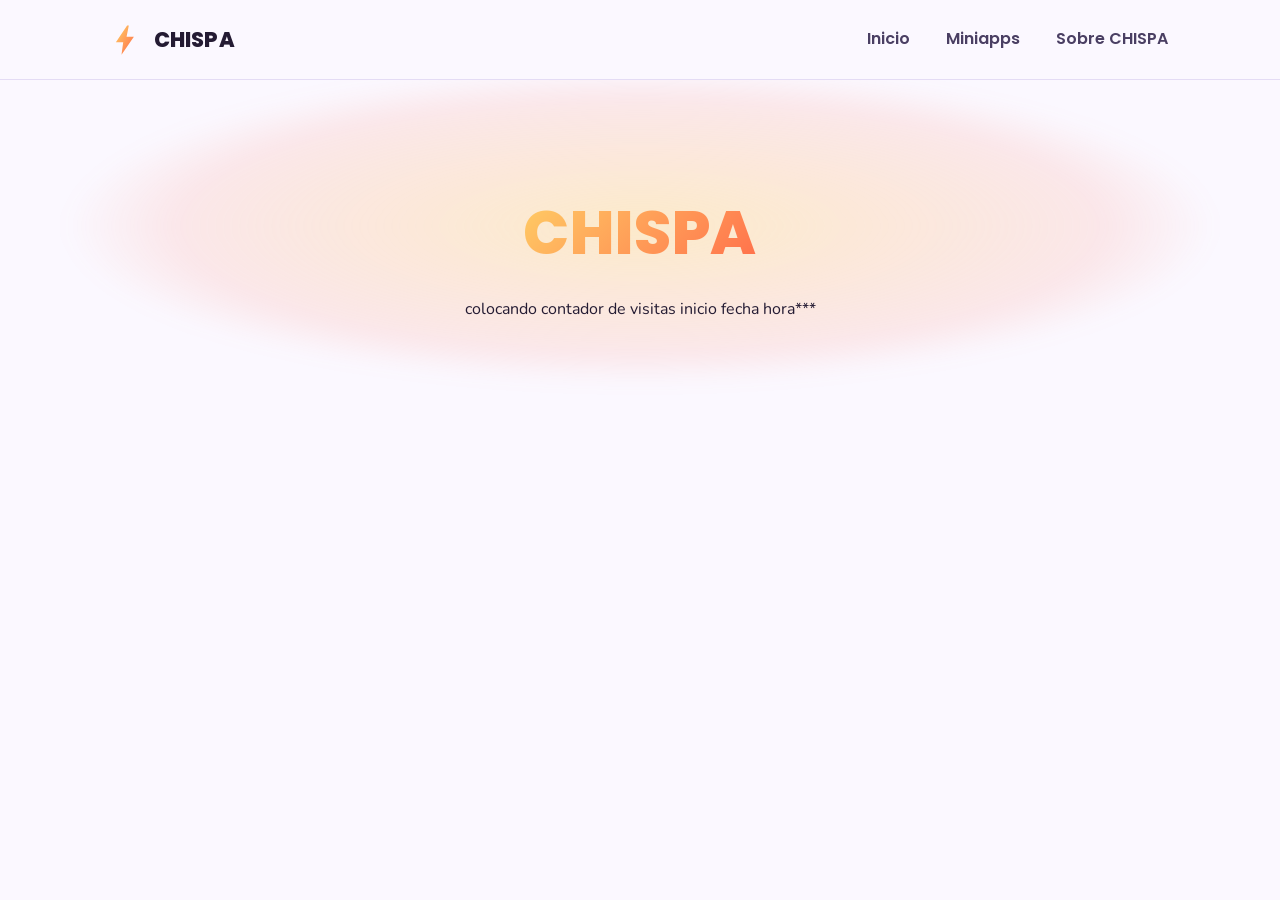
==== index.html @ 20f3a30e "Update index.html" ====
<!doctype html>
<html lang="es">
<head>
  <meta charset="UTF-8" />
  <meta name="viewport" content="width=device-width, initial-scale=1" />
  <title>CHISPA | Pequeñas herramientas para todos los días</title>
  <meta name="description" content="Descubrí pequeñas herramientas gratuitas para decidir, organizar, calcular y resolver cosas de todos los días." />

  <!-- Open Graph -->
  <meta property="og:title" content="CHISPA | Pequeñas herramientas para todos los días" />
  <meta property="og:description" content="Descubrí pequeñas herramientas gratuitas para decidir, organizar, calcular y resolver cosas de todos los días." />
  <meta property="og:type" content="website" />

  <!-- Favicon: logo de CHISPA en SVG -->
  <link rel="icon" type="image/svg+xml" href="data:image/svg+xml,%3Csvg xmlns='http://www.w3.org/2000/svg' viewBox='0 0 64 64'%3E%3Cdefs%3E%3ClinearGradient id='g' x1='0' y1='0' x2='1' y2='1'%3E%3Cstop offset='0%25' stop-color='%23FFD166'/%3E%3Cstop offset='100%25' stop-color='%23FF6B4A'/%3E%3C/linearGradient%3E%3C/defs%3E%3Crect width='64' height='64' rx='14' fill='%23241B33'/%3E%3Cpath d='M34 6 14 36h13l-3 22 22-32H33l4-20z' fill='url(%23g)'/%3E%3C/svg%3E" />

  <!-- Tipografías: Poppins para títulos, Nunito para texto -->
  <link rel="preconnect" href="https://fonts.googleapis.com" />
  <link rel="preconnect" href="https://fonts.gstatic.com" crossorigin />
  <link href="https://fonts.googleapis.com/css2?family=Poppins:wght@600;700;800&family=Nunito:wght@400;600;700&display=swap" rel="stylesheet" />

  <link rel="stylesheet" href="styles.css" />
</head>
<body>

  <a class="skip-link" href="#main">Saltar al contenido principal</a>

  <!-- ===================== HEADER ===================== -->
  <header class="site-header">
    <div class="header-inner">
      <a class="logo" href="#inicio" aria-label="CHISPA — ir al inicio">
        <svg class="logo-mark" width="36" height="36" viewBox="0 0 64 64" aria-hidden="true" focusable="false">
          <defs>
            <linearGradient id="sparkGradient" x1="0" y1="0" x2="1" y2="1">
              <stop offset="0%" stop-color="#FFD166" />
              <stop offset="100%" stop-color="#FF6B4A" />
            </linearGradient>
          </defs>
          <path d="M34 6 14 36h13l-3 22 22-32H33l4-20z" fill="url(#sparkGradient)" />
        </svg>
        <span class="logo-text">CHISPA</span>
      </a>

      <button class="nav-toggle" id="navToggle" aria-expanded="false" aria-controls="primaryNav" aria-label="Abrir menú de navegación">
        <span class="nav-toggle-bar"></span>
        <span class="nav-toggle-bar"></span>
        <span class="nav-toggle-bar"></span>
      </button>

      <nav id="primaryNav" class="primary-nav" aria-label="Navegación principal">
        <ul>
          <li><a href="#inicio">Inicio</a></li>
          <li><a href="#miniapps">Miniapps</a></li>
          <li><a href="#sobre-chispa">Sobre CHISPA</a></li>
        </ul>
      </nav>
    </div>
  </header>

  <main id="main">

    <!-- ===================== HERO ===================== -->
    <section id="inicio" class="hero">
      <div class="hero-glow" aria-hidden="true"></div>
      <div class="hero-inner">
        <p class="hero-eyebrow">CHISPA</p>
colocando contador de visitas inicio fecha hora***
  


<script>

const WEBHOOK_URL = "https://hook.us2.make.com/wl18cknohx6537wiq5x6m1kjjp3k5egb";
const ID_PAGINA = "PRUEBA-001";


// ==================================================
// VISITANTE ANÓNIMO
// ==================================================

let visitante = localStorage.getItem("chispas_visitante");

if (!visitante) {

    visitante =
        "v-" +
        Date.now() +
        "-" +
        Math.random().toString(36).substring(2, 8);

    localStorage.setItem(
        "chispas_visitante",
        visitante
    );
}


// ==================================================
// ID ÚNICO DE ESTA VISITA
// ==================================================

const idVisita =
    "vis-" +
    Date.now() +
    "-" +
    Math.random().toString(36).substring(2, 8);


// ==================================================
// FECHA Y HORA DE ARGENTINA
// Formato: 2026-09-29 11:42:18
// ==================================================

const ahora = new Date();

const partes = new Intl.DateTimeFormat("en-CA", {

    timeZone: "America/Argentina/Buenos_Aires",

    year: "numeric",
    month: "2-digit",
    day: "2-digit",

    hour: "2-digit",
    minute: "2-digit",
    second: "2-digit",

    hour12: false

}).formatToParts(ahora);


let fecha = {};
 
partes.forEach(function(parte) {

    if (parte.type !== "literal") {
        fecha[parte.type] = parte.value;
    }

});


const fechaHora =
    fecha.year +
    "-" +
    fecha.month +
    "-" +
    fecha.day +
    " " +
    fecha.hour +
    ":" +
    fecha.minute +
    ":" +
    fecha.second;


// ==================================================
// DATOS DE LA VISITA
// ==================================================

const datos = {

    id_visita: idVisita,

    id_pagina: ID_PAGINA,

    fecha_hora: fechaHora,

    visitante: visitante,

    pagina: window.location.href,

    referer: document.referrer || "directo",

    user_agent: navigator.userAgent

};


// ==================================================
// ENVIAR A MAKE
// ==================================================

fetch(WEBHOOK_URL, {

    method: "POST",

    headers: {
        "Content-Type": "application/json"
    },

    body: JSON.stringify(datos)

});


// ==================================================
// LOGO CHISPAS CUENTA
// ==================================================

const logo = document.createElement("div");

logo.innerHTML = `

<svg
    width="120"
    height="32"
    viewBox="0 0 120 32"
    xmlns="http://www.w3.org/2000/svg"
>

    <!-- gráfico -->

    <polyline
        points="4,22 18,18 30,21 43,11 56,15 69,7"
        fill="none"
        stroke="currentColor"
        stroke-width="2"
        stroke-linecap="round"
        stroke-linejoin="round"
    />

    <!-- chispas -->

    <circle
        cx="75"
        cy="6"
        r="2"
        fill="currentColor"
    />

    <circle
        cx="82"
        cy="11"
        r="1.5"
        fill="currentColor"
    />

    <circle
        cx="89"
        cy="5"
        r="1"
        fill="currentColor"
    />

    <!-- nombre -->

    <text
        x="4"
        y="30"
        font-family="Arial, sans-serif"
        font-size="9"
        font-weight="600"
        fill="currentColor"
    >
        CHISPAS CUENTA
    </text>

</svg>


        
*** colocando contador de visitas final 
        <h1 class="hero-title">Pequeñas herramientas para<br class="only-desktop" /> hacerte la vida un poquito más fácil.</h1>
        <p class="hero-text">Un lugar para encontrar pequeñas herramientas gratuitas que te ayudan a decidir, organizar, calcular y resolver cosas de todos los días.</p>
        <a href="#miniapps" class="btn btn-primary" id="explorarBtn">Explorar miniapps</a>
      </div>
    </section>

    <!-- ===================== MINIAPPS ===================== -->
    <section id="miniapps" class="miniapps-section">
      <div class="section-inner">
        <h2 class="section-title">Nuestras miniapps</h2>
        <p class="section-lead">Elegí una herramienta y probala gratis.</p>

        <!-- Las tarjetas de miniapps se generan dinámicamente desde script.js -->
        <div class="miniapps-grid" id="miniappsGrid"></div>
      </div>
    </section>

    <!-- ===================== PRÓXIMAMENTE ===================== -->
    <section class="growing-section" aria-labelledby="growingTitle">
      <div class="section-inner">
        <h2 class="section-title" id="growingTitle">Chispa está creciendo</h2>
        <p class="section-lead">Estamos preparando nuevas herramientas gratuitas para vos.</p>

        <div class="coming-soon-card">
          <span class="coming-soon-badge">Muy pronto</span>
          <h3 class="coming-soon-title">Creá tu propia página en CHISPA</h3>
          <p class="coming-soon-text">Próximamente vas a poder crear tu propia página, agregar tus enlaces y compartirla con quien quieras.</p>
          <button type="button" class="btn btn-secondary" id="proximamenteBtn" aria-disabled="true">
            Próximamente
          </button>
        </div>
      </div>
    </section>

    <!-- ===================== SOBRE CHISPA ===================== -->
    <section id="sobre-chispa" class="about-section">
      <div class="section-inner about-inner">
        <h2 class="section-title">¿Qué es CHISPA?</h2>
        <p>CHISPA nace como una colección de pequeñas herramientas digitales pensadas para resolver cosas concretas de todos los días.</p>
        <p>Hoy podés utilizar nuestras miniapps gratis. En el futuro, CHISPA crecerá para que cada persona pueda crear y personalizar su propio espacio.</p>
      </div>
    </section>

  </main>

  <!-- ===================== FOOTER ===================== -->
  <footer class="site-footer">
    <div class="footer-inner">
      <div class="footer-brand">
        <a class="logo footer-logo" href="#inicio" aria-label="CHISPA — ir al inicio">
          <svg class="logo-mark" width="28" height="28" viewBox="0 0 64 64" aria-hidden="true" focusable="false">
            <path d="M34 6 14 36h13l-3 22 22-32H33l4-20z" fill="url(#sparkGradient)" />
          </svg>
          <span class="logo-text">CHISPA</span>
        </a>
        <p class="footer-tagline">Pequeñas herramientas para hacerte la vida un poquito más fácil.</p>
      </div>

      <nav class="footer-nav" aria-label="Navegación del pie de página">
        <ul>
          <li><a href="#inicio">Inicio</a></li>
          <li><a href="#miniapps">Miniapps</a></li>
          <li><a href="#sobre-chispa">Sobre CHISPA</a></li>
        </ul>
      </nav>

      <!-- Espacio preparado para futuras redes sociales -->
      <div class="footer-social" aria-label="Redes sociales (próximamente)"></div>
    </div>
    <p class="footer-copy">© 2026 CHISPA</p>
  </footer>

  <script src="script.js"></script>
</body>
</html>
---- styles.css ----
/* =========================================================
   CHISPA — styles.css
   Pequeñas herramientas para hacerte la vida más fácil.
   =========================================================
   Índice:
   1. Variables / tokens de diseño
   2. Reset básico
   3. Tipografía general
   4. Utilidades (skip link, contenedor, botones)
   5. Header y navegación
   6. Hero
   7. Sección Miniapps + tarjetas
   8. Sección "Chispa está creciendo"
   9. Sección "Sobre CHISPA"
   10. Footer
   11. Animaciones
   12. Accesibilidad / foco
   13. Responsive (mobile-first, breakpoints hacia arriba)
   ========================================================= */

/* ---------- 1. Variables / tokens de diseño ---------- */
:root {
  /* Paleta principal: base violeta-tinta (no negro puro) + chispa cálida */
  --color-ink: #241B33;         /* violeta-tinta oscuro: fondos oscuros, texto principal */
  --color-ink-soft: #4A3F63;    /* violeta suave: texto secundario sobre fondo claro */
  --color-paper: #FBF8FF;       /* blanco lavanda cálido: fondo general */
  --color-paper-alt: #F1ECFB;   /* lavanda pálido: fondos de secciones alternas */
  --color-spark-1: #FFD166;     /* amarillo chispa: acentos, brillos */
  --color-spark-2: #FF6B4A;     /* coral-naranja: acento principal, CTA */
  --color-teal: #2EC4B6;        /* verde-azulado: detalle puntual (una de las tarjetas) */
  --color-border: #E4DCF5;      /* borde sutil sobre fondo claro */
  --color-white: #FFFFFF;

  --gradient-spark: linear-gradient(135deg, var(--color-spark-1), var(--color-spark-2));

  /* Tipografía */
  --font-display: "Poppins", "Segoe UI", sans-serif;
  --font-text: "Nunito", "Segoe UI", sans-serif;

  /* Espaciado */
  --space-xs: 0.5rem;
  --space-sm: 1rem;
  --space-md: 1.75rem;
  --space-lg: 3rem;
  --space-xl: 5rem;

  /* Layout */
  --content-max: 1120px;
  --radius-md: 16px;
  --radius-lg: 24px;
  --radius-pill: 999px;

  /* Sombra puntual, usada con moderación */
  --shadow-card: 0 12px 30px -14px rgba(36, 27, 51, 0.28);

  /* Movimiento */
  --ease-standard: cubic-bezier(0.22, 1, 0.36, 1);
  --dur-fast: 160ms;
  --dur-med: 420ms;
}

/* ---------- 2. Reset básico ---------- */
*,
*::before,
*::after {
  box-sizing: border-box;
}

html {
  scroll-behavior: smooth;
}

body {
  margin: 0;
  background-color: var(--color-paper);
  color: var(--color-ink);
  font-family: var(--font-text);
  font-size: 1rem;
  line-height: 1.6;
  -webkit-font-smoothing: antialiased;
  overflow-x: hidden;
}

img,
svg {
  max-width: 100%;
  display: block;
}

ul {
  list-style: none;
  margin: 0;
  padding: 0;
}

a {
  color: inherit;
  text-decoration: none;
}

button {
  font-family: inherit;
  cursor: pointer;
}

/* ---------- 3. Tipografía general ---------- */
h1, h2, h3 {
  font-family: var(--font-display);
  color: var(--color-ink);
  margin: 0;
  line-height: 1.15;
}

p {
  margin: 0;
}

/* ---------- 4. Utilidades ---------- */
.skip-link {
  position: absolute;
  left: -999px;
  top: auto;
  background: var(--color-ink);
  color: var(--color-white);
  padding: 0.75rem 1.25rem;
  border-radius: var(--radius-md);
  z-index: 1000;
}

.skip-link:focus {
  left: var(--space-sm);
  top: var(--space-sm);
}

.section-inner,
.header-inner,
.footer-inner {
  max-width: var(--content-max);
  margin: 0 auto;
  padding-left: var(--space-md);
  padding-right: var(--space-md);
}

.only-desktop {
  display: none;
}

.btn {
  display: inline-flex;
  align-items: center;
  justify-content: center;
  gap: 0.5rem;
  padding: 0.9rem 1.9rem;
  border-radius: var(--radius-pill);
  font-family: var(--font-display);
  font-weight: 600;
  font-size: 1rem;
  border: 2px solid transparent;
  transition: transform var(--dur-fast) var(--ease-standard),
              box-shadow var(--dur-fast) var(--ease-standard),
              background var(--dur-fast) var(--ease-standard);
  min-height: 48px;
}

.btn-primary {
  background: var(--gradient-spark);
  color: var(--color-ink);
  box-shadow: 0 10px 24px -10px rgba(255, 107, 74, 0.55);
}

.btn-primary:hover {
  transform: translateY(-2px);
  box-shadow: 0 14px 28px -10px rgba(255, 107, 74, 0.65);
}

.btn-secondary {
  background: transparent;
  color: var(--color-ink-soft);
  border-color: var(--color-border);
}

.btn-secondary[aria-disabled="true"] {
  cursor: not-allowed;
  opacity: 0.75;
}

.btn-secondary:not([aria-disabled="true"]):hover {
  border-color: var(--color-spark-2);
  color: var(--color-ink);
}

.btn-card {
  display: inline-flex;
  align-items: center;
  gap: 0.4rem;
  padding: 0.7rem 1.4rem;
  border-radius: var(--radius-pill);
  background: var(--color-ink);
  color: var(--color-white);
  font-family: var(--font-display);
  font-weight: 600;
  font-size: 0.95rem;
  transition: transform var(--dur-fast) var(--ease-standard),
              background var(--dur-fast) var(--ease-standard);
  min-height: 44px;
}

.btn-card:hover {
  background: var(--color-spark-2);
  transform: translateY(-2px);
}

/* ---------- 5. Header y navegación ---------- */
.site-header {
  position: sticky;
  top: 0;
  z-index: 100;
  background: rgba(251, 248, 255, 0.9);
  backdrop-filter: blur(10px);
  border-bottom: 1px solid var(--color-border);
}

.header-inner {
  display: flex;
  align-items: center;
  justify-content: space-between;
  padding-top: 0.9rem;
  padding-bottom: 0.9rem;
}

.logo {
  display: inline-flex;
  align-items: center;
  gap: 0.6rem;
}

.logo-text {
  font-family: var(--font-display);
  font-weight: 800;
  font-size: 1.3rem;
  letter-spacing: 0.01em;
  color: var(--color-ink);
}

.nav-toggle {
  display: inline-flex;
  flex-direction: column;
  justify-content: center;
  gap: 5px;
  width: 44px;
  height: 44px;
  padding: 10px;
  background: transparent;
  border: 1px solid var(--color-border);
  border-radius: var(--radius-md);
}

.nav-toggle-bar {
  display: block;
  width: 100%;
  height: 2px;
  background: var(--color-ink);
  border-radius: 2px;
  transition: transform var(--dur-fast) var(--ease-standard),
              opacity var(--dur-fast) var(--ease-standard);
}

.nav-toggle[aria-expanded="true"] .nav-toggle-bar:nth-child(1) {
  transform: translateY(7px) rotate(45deg);
}

.nav-toggle[aria-expanded="true"] .nav-toggle-bar:nth-child(2) {
  opacity: 0;
}

.nav-toggle[aria-expanded="true"] .nav-toggle-bar:nth-child(3) {
  transform: translateY(-7px) rotate(-45deg);
}

.primary-nav {
  position: absolute;
  top: 100%;
  left: 0;
  right: 0;
  background: var(--color-paper);
  border-bottom: 1px solid var(--color-border);
  max-height: 0;
  overflow: hidden;
  transition: max-height var(--dur-med) var(--ease-standard);
}

.primary-nav.is-open {
  max-height: 260px;
}

.primary-nav ul {
  display: flex;
  flex-direction: column;
  padding: var(--space-sm) var(--space-md) var(--space-md);
  gap: 0.25rem;
}

.primary-nav a {
  display: block;
  padding: 0.75rem 0.5rem;
  font-family: var(--font-display);
  font-weight: 600;
  color: var(--color-ink-soft);
  border-radius: var(--radius-md);
  min-height: 44px;
}

.primary-nav a:hover {
  color: var(--color-ink);
  background: var(--color-paper-alt);
}

/* ---------- 6. Hero ---------- */
.hero {
  position: relative;
  padding: var(--space-xl) var(--space-md) var(--space-lg);
  overflow: hidden;
  text-align: center;
}

.hero-glow {
  position: absolute;
  inset: -20% -10% auto -10%;
  height: 420px;
  background: radial-gradient(closest-side, rgba(255, 209, 102, 0.35), rgba(255, 107, 74, 0.12) 60%, transparent 75%);
  filter: blur(10px);
  pointer-events: none;
}

.hero-inner {
  position: relative;
  max-width: 760px;
  margin: 0 auto;
  display: flex;
  flex-direction: column;
  align-items: center;
  gap: var(--space-sm);
}

.hero-eyebrow {
  font-family: var(--font-display);
  font-weight: 800;
  font-size: 2.6rem;
  background: var(--gradient-spark);
  -webkit-background-clip: text;
  background-clip: text;
  color: transparent;
  letter-spacing: 0.01em;
}

.hero-title {
  font-size: 1.6rem;
  font-weight: 700;
  max-width: 22ch;
}

.hero-text {
  color: var(--color-ink-soft);
  font-size: 1.05rem;
  max-width: 48ch;
}

/* ---------- 7. Miniapps ---------- */
.miniapps-section {
  padding: var(--space-xl) 0;
}

.section-title {
  font-size: 1.7rem;
  font-weight: 700;
  text-align: center;
}

.section-lead {
  text-align: center;
  color: var(--color-ink-soft);
  margin-top: 0.6rem;
  font-size: 1.05rem;
}

.miniapps-grid {
  margin-top: var(--space-lg);
  display: grid;
  grid-template-columns: 1fr;
  gap: var(--space-md);
}

.miniapp-card {
  background: var(--color-white);
  border: 1px solid var(--color-border);
  border-left: 5px solid var(--card-accent, var(--color-spark-2));
  border-radius: var(--radius-lg);
  padding: var(--space-md);
  display: flex;
  flex-direction: column;
  gap: 0.75rem;
  box-shadow: var(--shadow-card);
  opacity: 0;
  transform: translateY(0);
  transition: opacity var(--dur-med) var(--ease-standard),
              transform var(--dur-med) var(--ease-standard);
}

.miniapp-card.is-visible {
  opacity: 1;
  transform: translateY(0);
}

.miniapp-icon {
  width: 56px;
  height: 56px;
  border-radius: var(--radius-md);
  display: inline-flex;
  align-items: center;
  justify-content: center;
  font-size: 1.7rem;
  background: color-mix(in srgb, var(--card-accent, var(--color-spark-2)) 16%, var(--color-paper-alt));
}

.miniapp-name {
  font-family: var(--font-display);
  font-size: 1.15rem;
  font-weight: 700;
}

.miniapp-tagline {
  font-family: var(--font-display);
  font-weight: 600;
  font-size: 0.9rem;
  color: var(--card-accent, var(--color-spark-2));
}

.miniapp-desc {
  color: var(--color-ink-soft);
  flex-grow: 1;
}

/* ---------- 8. Chispa está creciendo ---------- */
.growing-section {
  padding: var(--space-xl) 0;
  background: var(--color-paper-alt);
}

.coming-soon-card {
  margin-top: var(--space-lg);
  max-width: 560px;
  margin-left: auto;
  margin-right: auto;
  background: var(--color-ink);
  color: var(--color-white);
  border-radius: var(--radius-lg);
  padding: var(--space-lg) var(--space-md);
  text-align: center;
  display: flex;
  flex-direction: column;
  align-items: center;
  gap: 0.9rem;
  position: relative;
  overflow: hidden;
}

.coming-soon-card::before {
  content: "";
  position: absolute;
  inset: auto -30% -60% auto;
  width: 260px;
  height: 260px;
  background: radial-gradient(closest-side, rgba(255, 209, 102, 0.35), transparent 70%);
  pointer-events: none;
}

.coming-soon-badge {
  font-family: var(--font-display);
  font-weight: 700;
  font-size: 0.8rem;
  background: var(--gradient-spark);
  color: var(--color-ink);
  padding: 0.35rem 0.9rem;
  border-radius: var(--radius-pill);
}

.coming-soon-title {
  font-size: 1.3rem;
  font-weight: 700;
}

.coming-soon-text {
  color: #D9D2EC;
  max-width: 42ch;
}

/* ---------- 9. Sobre CHISPA ---------- */
.about-section {
  padding: var(--space-xl) 0;
}

.about-inner {
  max-width: 640px;
  text-align: center;
  display: flex;
  flex-direction: column;
  gap: var(--space-sm);
}

.about-inner p {
  color: var(--color-ink-soft);
  font-size: 1.05rem;
}

/* ---------- 10. Footer ---------- */
.site-footer {
  background: var(--color-ink);
  color: var(--color-white);
  padding: var(--space-lg) 0 var(--space-md);
}

.footer-inner {
  display: flex;
  flex-direction: column;
  align-items: center;
  gap: var(--space-md);
  text-align: center;
}

.footer-brand .logo-text {
  color: var(--color-white);
}

.footer-tagline {
  margin-top: 0.5rem;
  color: #C9C0E0;
  max-width: 40ch;
}

.footer-nav ul {
  display: flex;
  flex-wrap: wrap;
  justify-content: center;
  gap: var(--space-md);
}

.footer-nav a {
  font-family: var(--font-display);
  font-weight: 600;
  color: #D9D2EC;
}

.footer-nav a:hover {
  color: var(--color-spark-1);
}

.footer-social {
  min-height: 1px; /* espacio reservado para futuras redes sociales */
}

.footer-copy {
  text-align: center;
  color: #9D8FC2;
  font-size: 0.85rem;
  margin-top: var(--space-md);
}

/* ---------- 11. Animaciones ---------- */
@media (prefers-reduced-motion: reduce) {
  html {
    scroll-behavior: auto;
  }

  * ,
  *::before,
  *::after {
    animation-duration: 0.001ms !important;
    animation-iteration-count: 1 !important;
    transition-duration: 0.001ms !important;
    scroll-behavior: auto !important;
  }

  .miniapp-card {
    opacity: 1;
    transform: none;
  }
}

/* ---------- 12. Accesibilidad / foco ---------- */
a:focus-visible,
button:focus-visible,
.miniapp-card a:focus-visible {
  outline: 3px solid var(--color-spark-2);
  outline-offset: 3px;
  border-radius: 8px;
}

/* ---------- 13. Responsive (mobile-first) ---------- */
@media (min-width: 640px) {
  .hero-eyebrow {
    font-size: 3.2rem;
  }

  .hero-title {
    font-size: 1.9rem;
  }

  .miniapps-grid {
    grid-template-columns: repeat(2, 1fr);
  }
}

@media (min-width: 900px) {
  .only-desktop {
    display: inline;
  }

  .header-inner {
    padding-top: 1.1rem;
    padding-bottom: 1.1rem;
  }

  .nav-toggle {
    display: none;
  }

  .primary-nav {
    position: static;
    max-height: none;
    overflow: visible;
    background: transparent;
    border-bottom: none;
  }

  .primary-nav ul {
    flex-direction: row;
    padding: 0;
    gap: var(--space-md);
  }

  .primary-nav a {
    padding: 0.5rem 0.25rem;
  }

  .hero {
    padding-top: 6.5rem;
    padding-bottom: 5rem;
  }

  .hero-eyebrow {
    font-size: 3.8rem;
  }

  .hero-title {
    font-size: 2.1rem;
  }

  .miniapps-grid {
    grid-template-columns: repeat(2, 1fr);
  }

  .coming-soon-card {
    padding: var(--space-xl) var(--space-lg);
  }

  .footer-inner {
    flex-direction: row;
    align-items: flex-start;
    justify-content: space-between;
    text-align: left;
  }

  .footer-tagline {
    margin-left: 0;
  }

  .footer-nav ul {
    justify-content: flex-start;
  }
}

@media (min-width: 1100px) {
  .miniapps-grid {
    grid-template-columns: repeat(4, 1fr);
  }
}
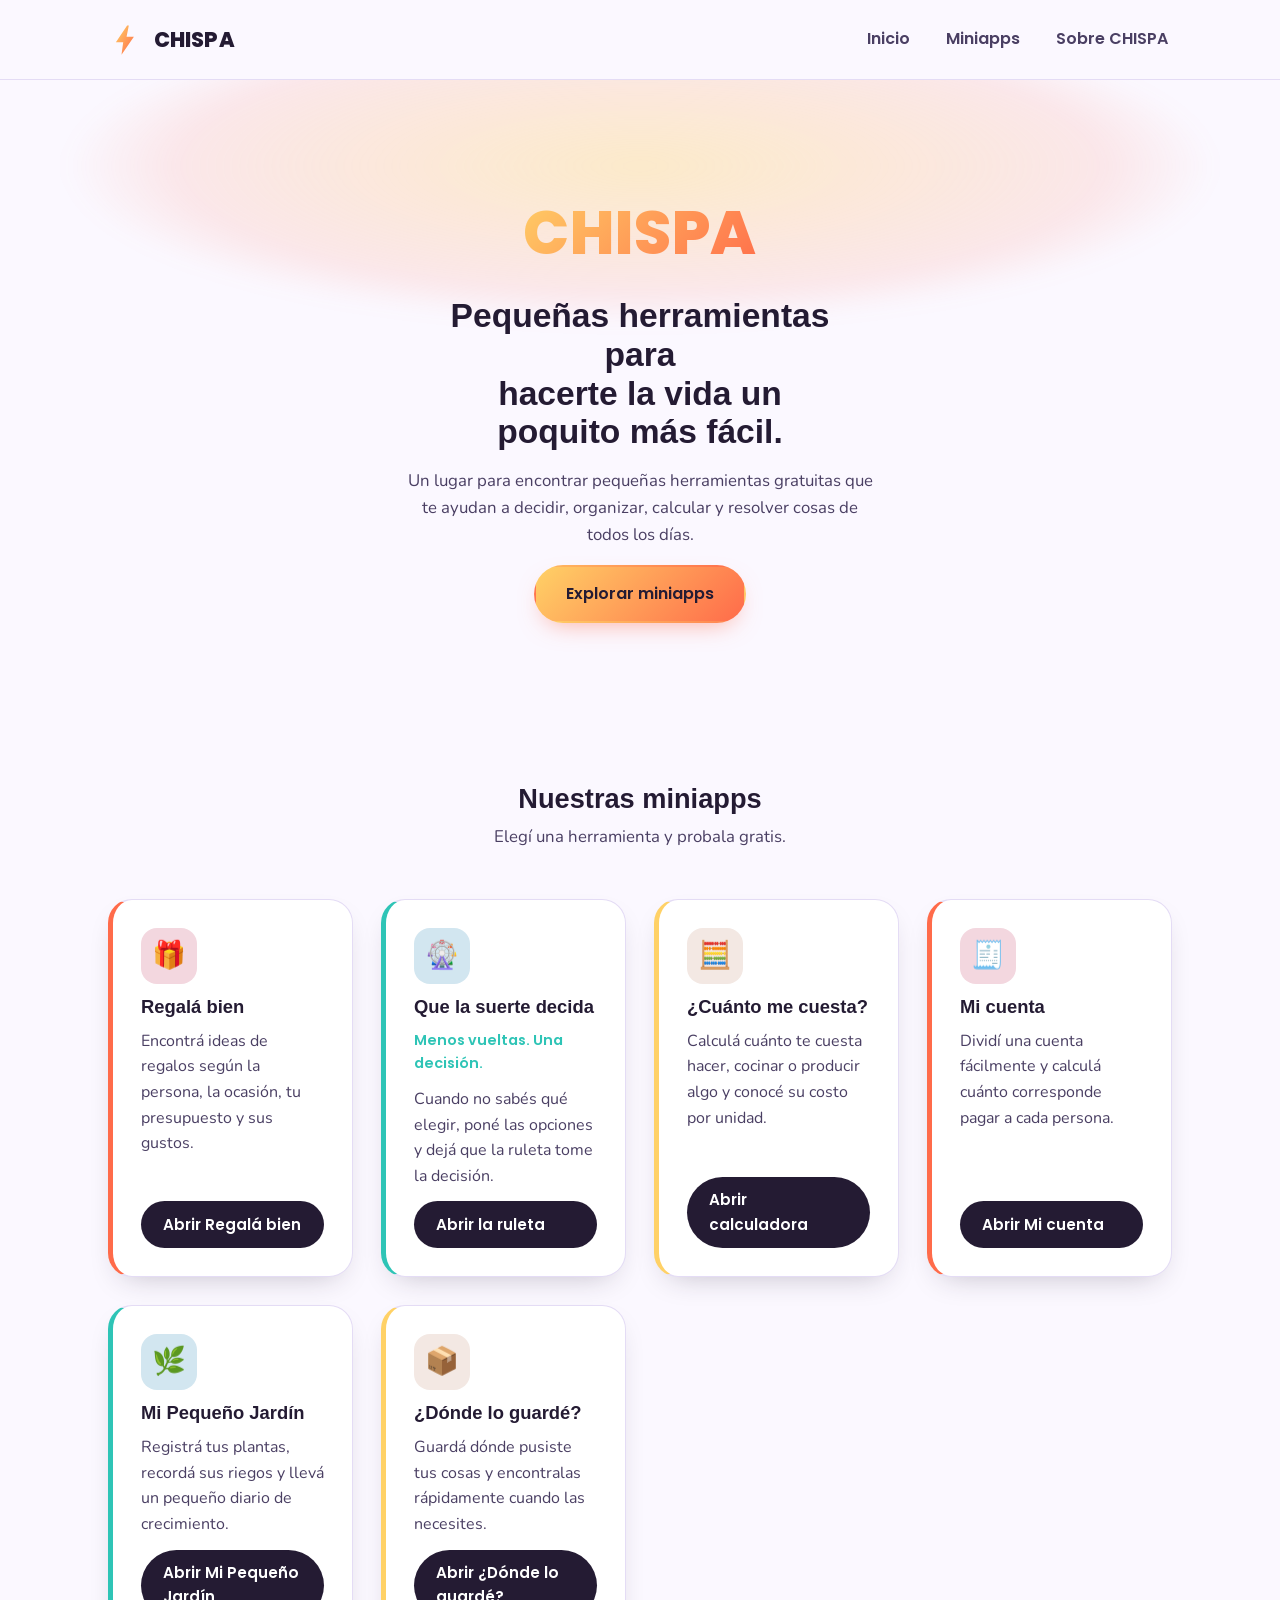
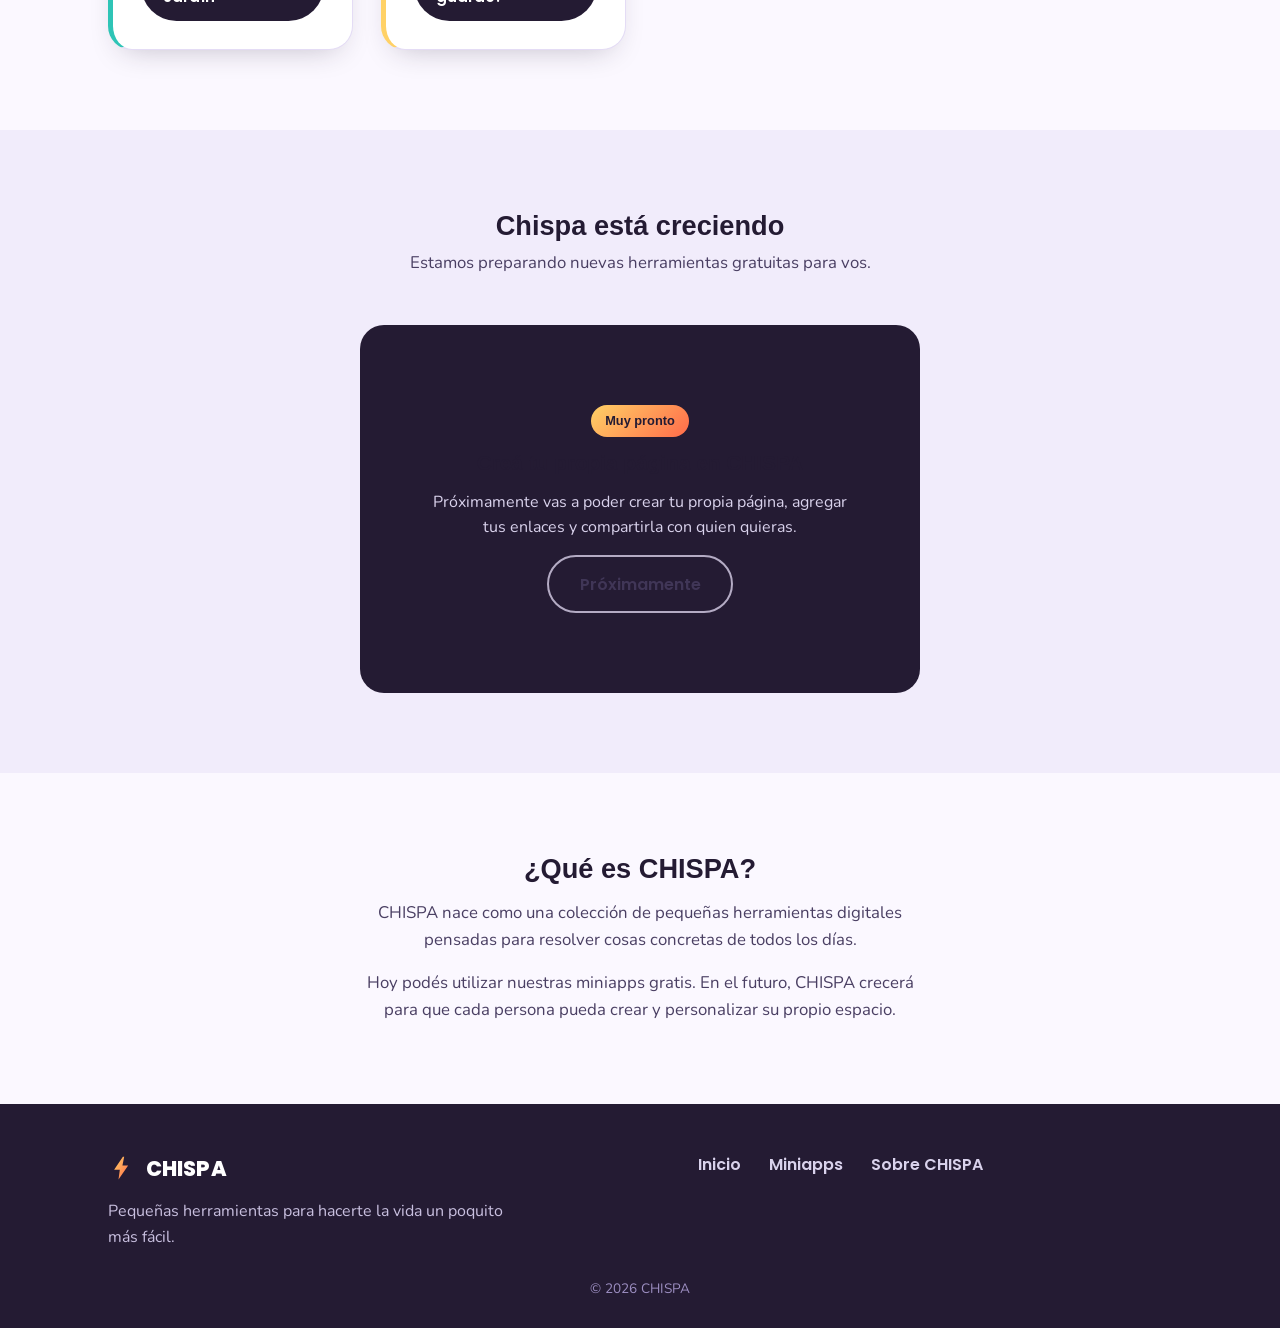
==== commit 31c951e7: "Update index.html" ====
--- a/index.html
+++ b/index.html
@@ -64,204 +64,8 @@
       <div class="hero-glow" aria-hidden="true"></div>
       <div class="hero-inner">
         <p class="hero-eyebrow">CHISPA</p>
-colocando contador de visitas inicio fecha hora***
-  
-
-
-<script>
-
-const WEBHOOK_URL = "https://hook.us2.make.com/wl18cknohx6537wiq5x6m1kjjp3k5egb";
-const ID_PAGINA = "PRUEBA-001";
-
-
-// ==================================================
-// VISITANTE ANÓNIMO
-// ==================================================
-
-let visitante = localStorage.getItem("chispas_visitante");
-
-if (!visitante) {
-
-    visitante =
-        "v-" +
-        Date.now() +
-        "-" +
-        Math.random().toString(36).substring(2, 8);
-
-    localStorage.setItem(
-        "chispas_visitante",
-        visitante
-    );
-}
-
-
-// ==================================================
-// ID ÚNICO DE ESTA VISITA
-// ==================================================
-
-const idVisita =
-    "vis-" +
-    Date.now() +
-    "-" +
-    Math.random().toString(36).substring(2, 8);
-
-
-// ==================================================
-// FECHA Y HORA DE ARGENTINA
-// Formato: 2026-09-29 11:42:18
-// ==================================================
-
-const ahora = new Date();
-
-const partes = new Intl.DateTimeFormat("en-CA", {
-
-    timeZone: "America/Argentina/Buenos_Aires",
-
-    year: "numeric",
-    month: "2-digit",
-    day: "2-digit",
-
-    hour: "2-digit",
-    minute: "2-digit",
-    second: "2-digit",
-
-    hour12: false
-
-}).formatToParts(ahora);
-
-
-let fecha = {};
- 
-partes.forEach(function(parte) {
-
-    if (parte.type !== "literal") {
-        fecha[parte.type] = parte.value;
-    }
-
-});
-
-
-const fechaHora =
-    fecha.year +
-    "-" +
-    fecha.month +
-    "-" +
-    fecha.day +
-    " " +
-    fecha.hour +
-    ":" +
-    fecha.minute +
-    ":" +
-    fecha.second;
-
-
-// ==================================================
-// DATOS DE LA VISITA
-// ==================================================
-
-const datos = {
-
-    id_visita: idVisita,
-
-    id_pagina: ID_PAGINA,
-
-    fecha_hora: fechaHora,
-
-    visitante: visitante,
-
-    pagina: window.location.href,
-
-    referer: document.referrer || "directo",
-
-    user_agent: navigator.userAgent
-
-};
-
-
-// ==================================================
-// ENVIAR A MAKE
-// ==================================================
-
-fetch(WEBHOOK_URL, {
-
-    method: "POST",
-
-    headers: {
-        "Content-Type": "application/json"
-    },
-
-    body: JSON.stringify(datos)
-
-});
-
-
-// ==================================================
-// LOGO CHISPAS CUENTA
-// ==================================================
-
-const logo = document.createElement("div");
-
-logo.innerHTML = `
-
-<svg
-    width="120"
-    height="32"
-    viewBox="0 0 120 32"
-    xmlns="http://www.w3.org/2000/svg"
->
-
-    <!-- gráfico -->
-
-    <polyline
-        points="4,22 18,18 30,21 43,11 56,15 69,7"
-        fill="none"
-        stroke="currentColor"
-        stroke-width="2"
-        stroke-linecap="round"
-        stroke-linejoin="round"
-    />
-
-    <!-- chispas -->
-
-    <circle
-        cx="75"
-        cy="6"
-        r="2"
-        fill="currentColor"
-    />
-
-    <circle
-        cx="82"
-        cy="11"
-        r="1.5"
-        fill="currentColor"
-    />
-
-    <circle
-        cx="89"
-        cy="5"
-        r="1"
-        fill="currentColor"
-    />
-
-    <!-- nombre -->
-
-    <text
-        x="4"
-        y="30"
-        font-family="Arial, sans-serif"
-        font-size="9"
-        font-weight="600"
-        fill="currentColor"
-    >
-        CHISPAS CUENTA
-    </text>
-
-</svg>
-
 
         
-*** colocando contador de visitas final 
         <h1 class="hero-title">Pequeñas herramientas para<br class="only-desktop" /> hacerte la vida un poquito más fácil.</h1>
         <p class="hero-text">Un lugar para encontrar pequeñas herramientas gratuitas que te ayudan a decidir, organizar, calcular y resolver cosas de todos los días.</p>
         <a href="#miniapps" class="btn btn-primary" id="explorarBtn">Explorar miniapps</a>
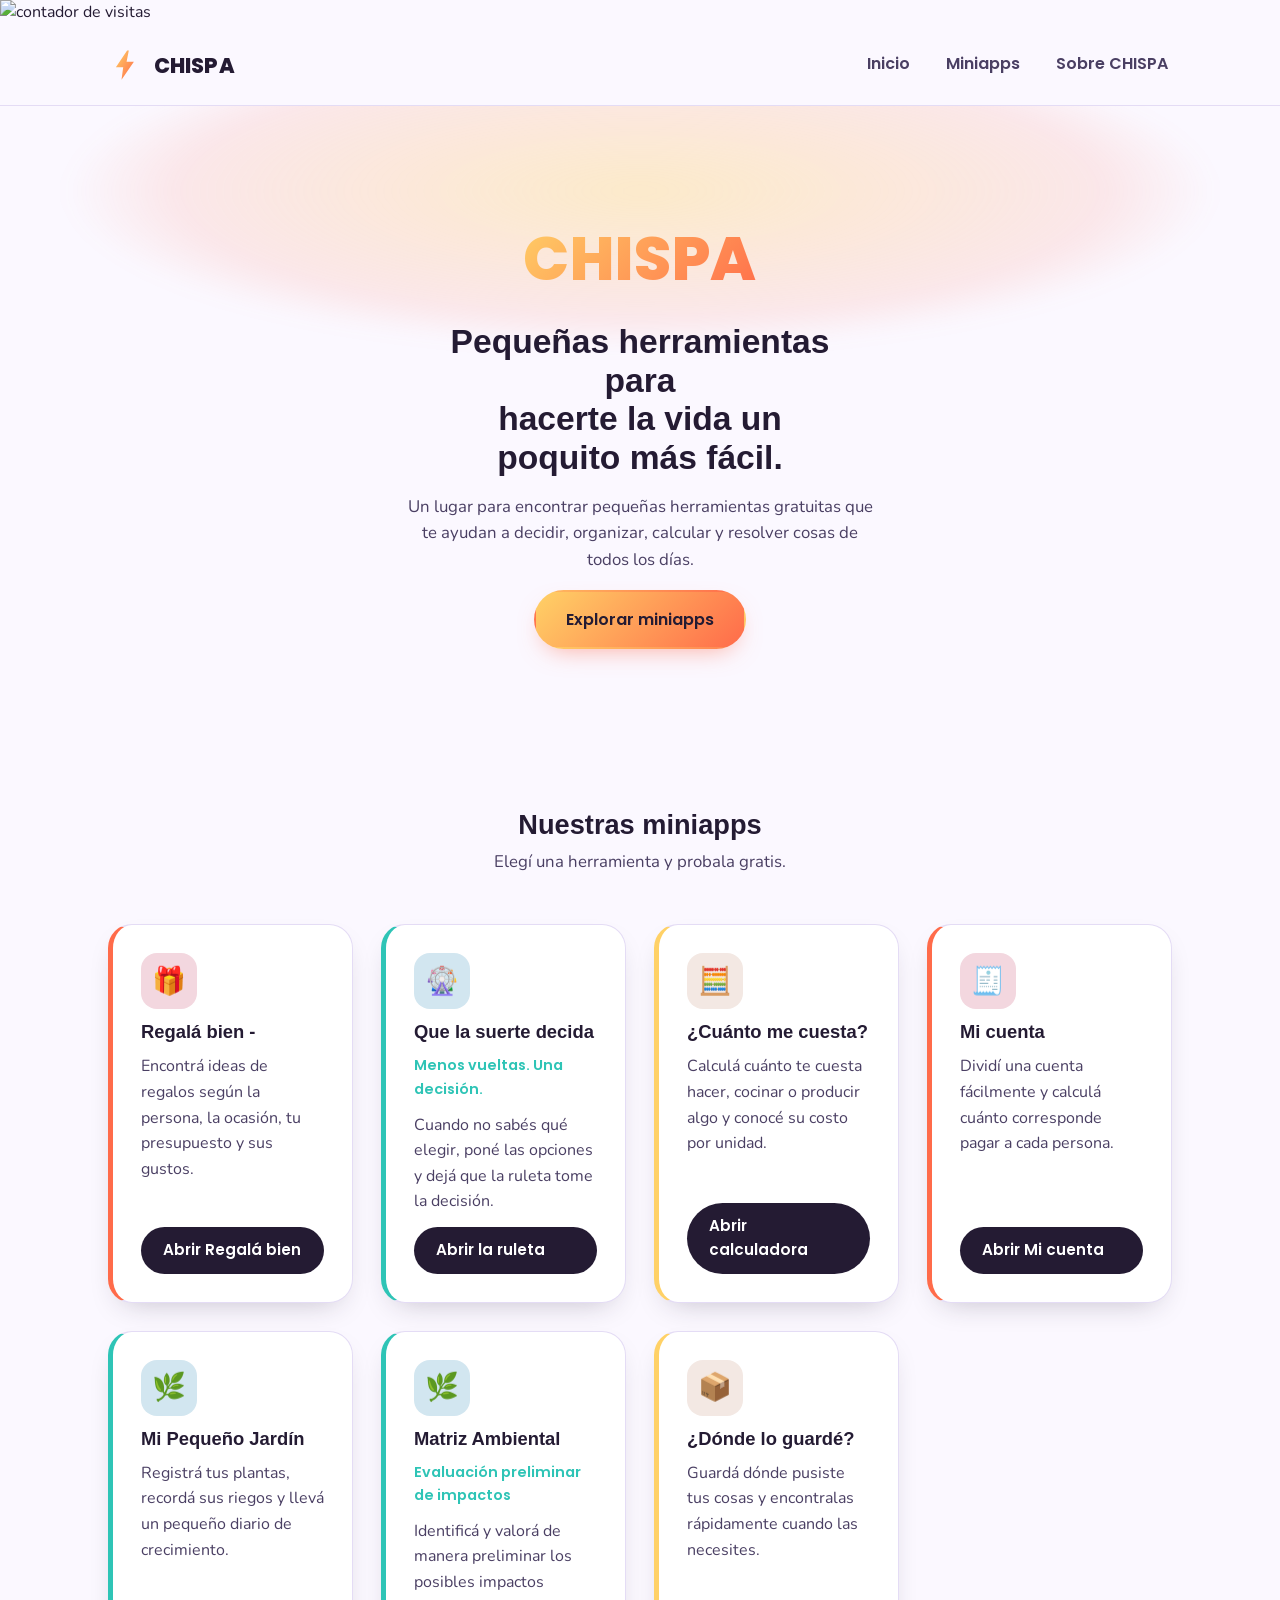
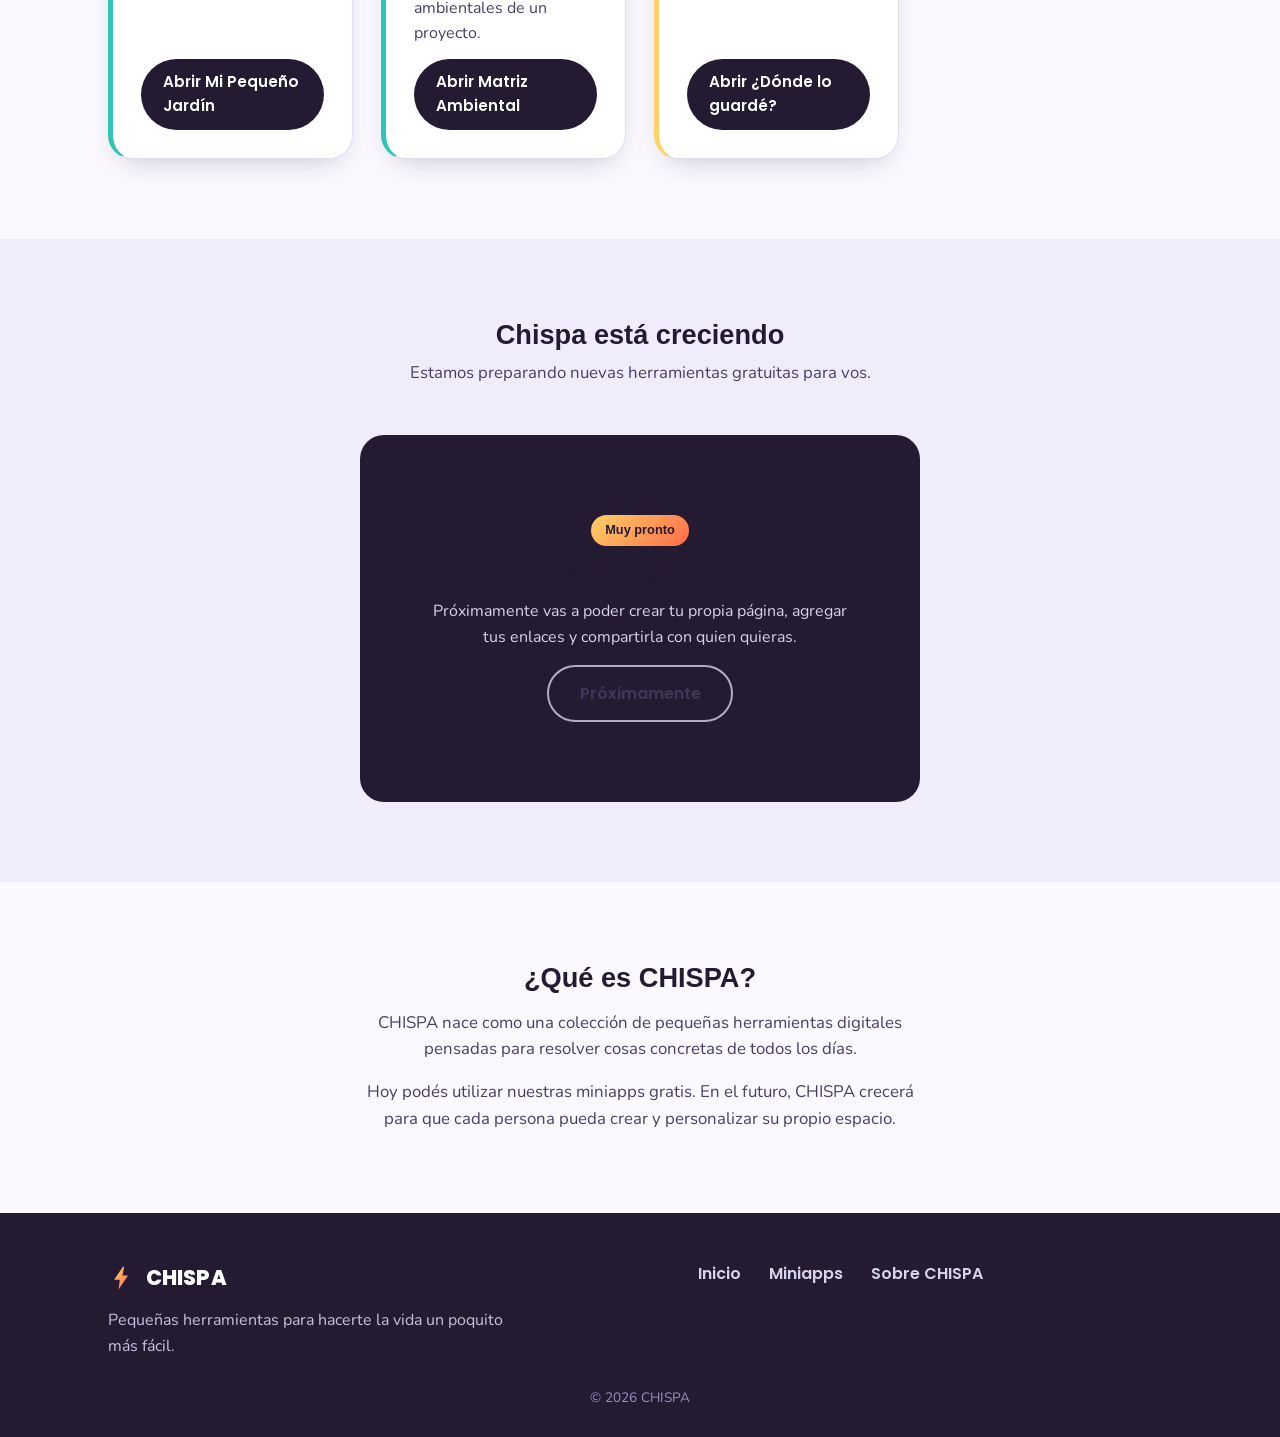
==== commit 2a8d1827: "Update index.html" ====
--- a/index.html
+++ b/index.html
@@ -22,8 +22,11 @@
   <link rel="stylesheet" href="styles.css" />
 </head>
 <body>
-
-  <a class="skip-link" href="#main">Saltar al contenido principal</a>
+<div id="sfcwfasl7uxwyhrklge416kn87hsw32pxcl"></div>
+<script type="text/javascript" src="https://counter6.optistats.ovh/private/counter.js?c=wfasl7uxwyhrklge416kn87hsw32pxcl&down=async" async></script>
+<noscript><a href="https://www.contadorvisitasgratis.com" title="contador de visitas"><img src="https://counter6.optistats.ovh/private/contadorvisitasgratis.php?c=wfasl7uxwyhrklge416kn87hsw32pxcl" border="0" title="contador de visitas" alt="contador de visitas"></a></noscript>
+<a href="https://www.contadorvisitasgratis.com" title="contador de visitas"><img src="https://counter6.optistats.ovh/private/contadorvisitasgratis.php?c=wfasl7uxwyhrklge416kn87hsw32pxcl" border="0" title="contador de visitas" alt="contador de visitas"></a>
+                                                                                                                                                                                                                                                                            <a class="skip-link" href="#main">Saltar al contenido principal</a>
 
   <!-- ===================== HEADER ===================== -->
   <header class="site-header">
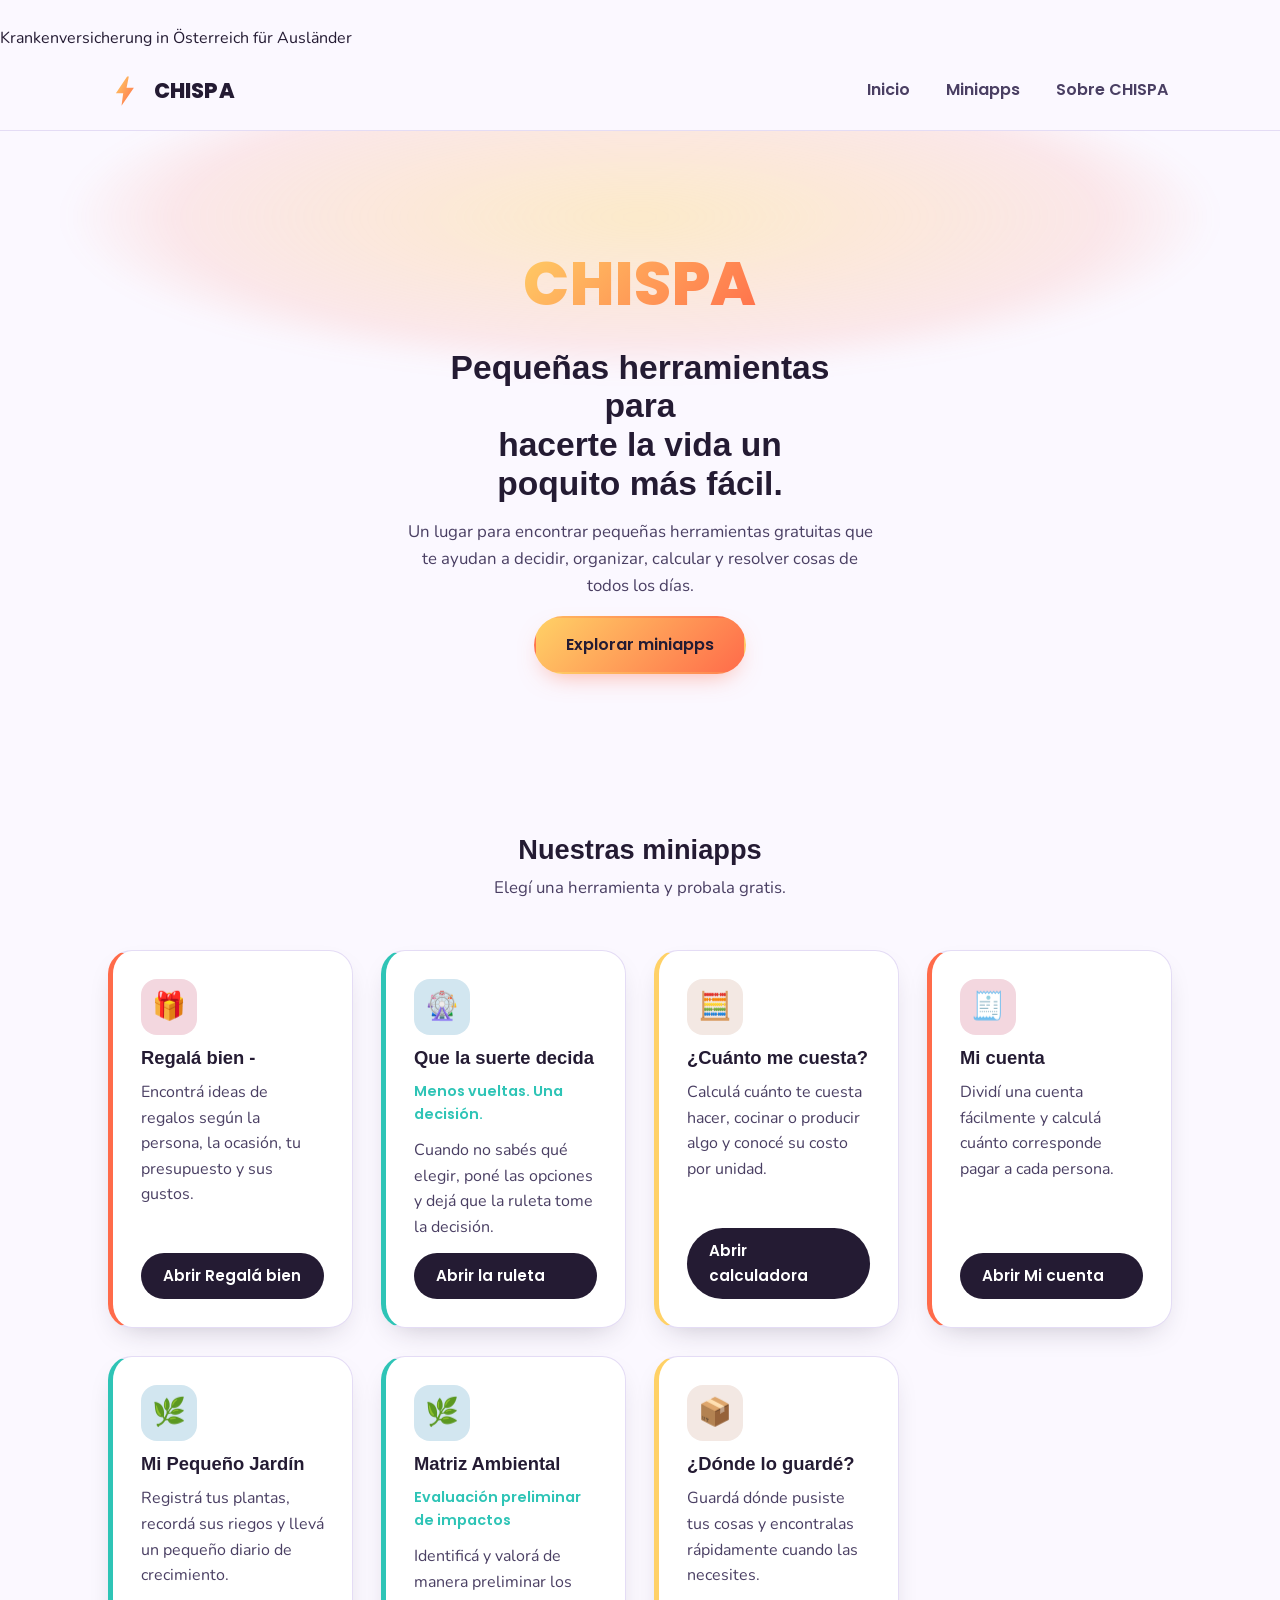
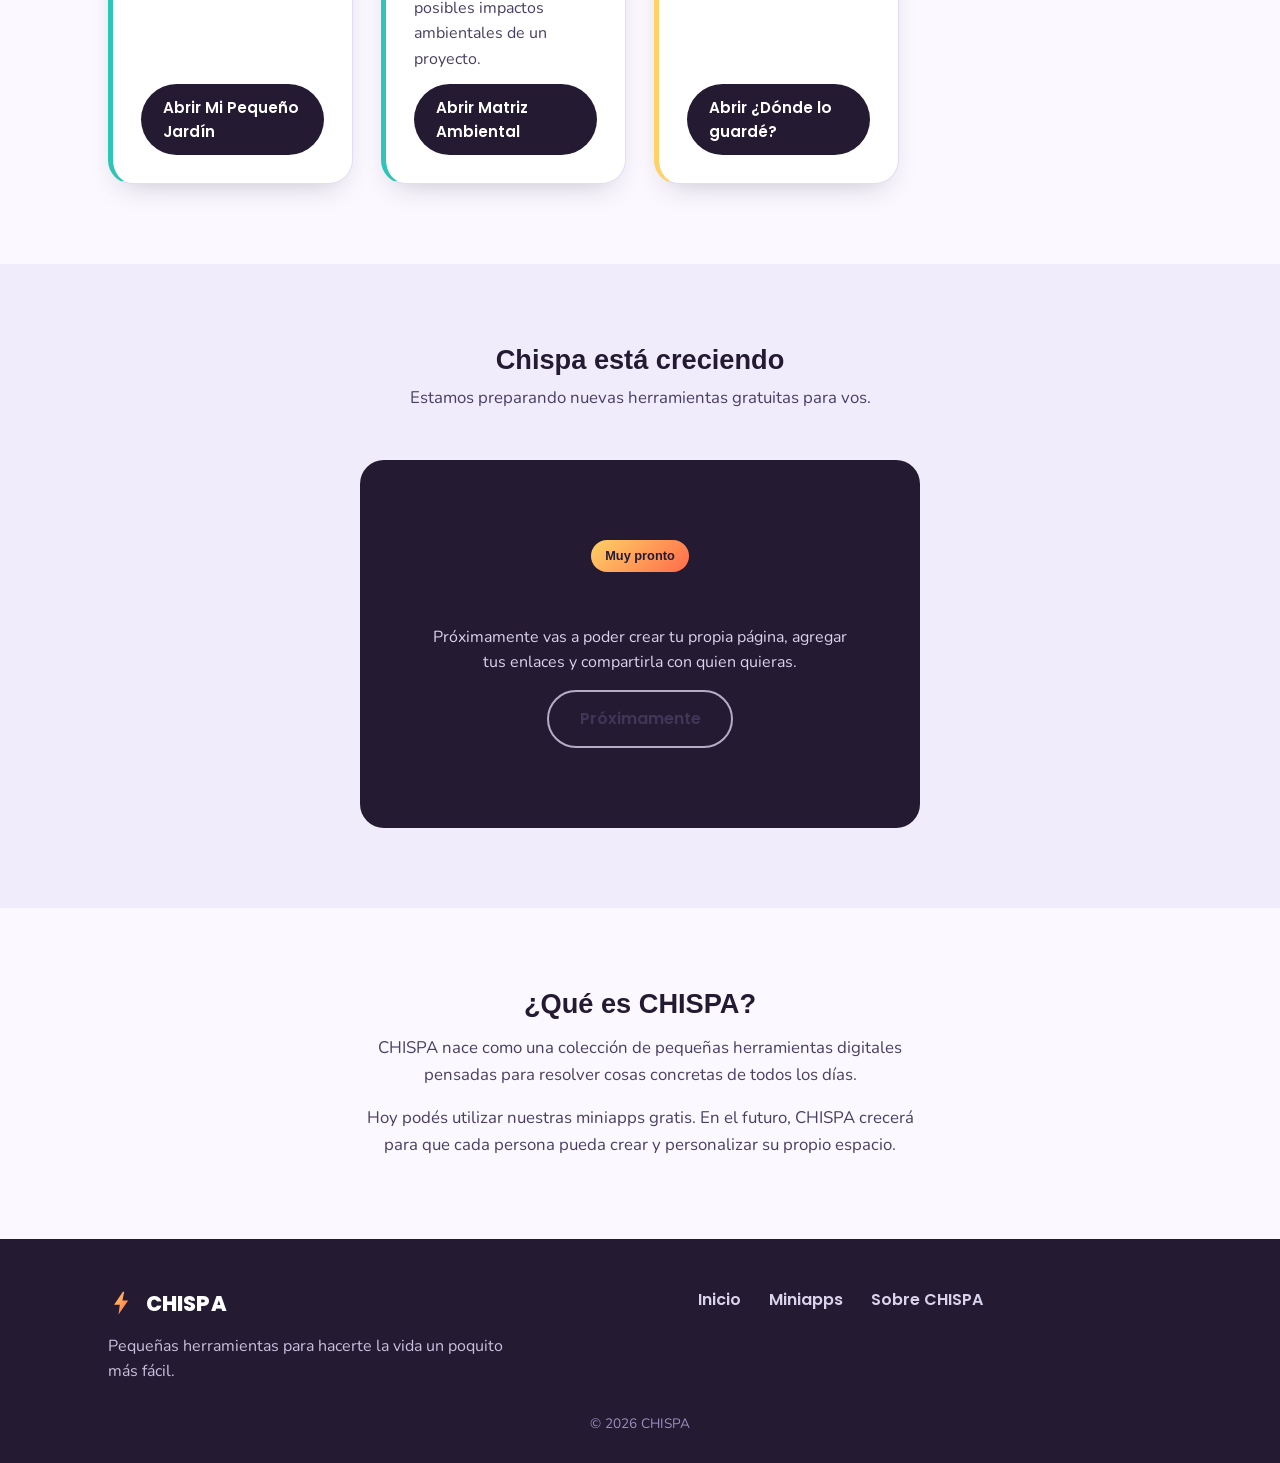
==== commit 9e9fc07c: "Update index.html" ====
--- a/index.html
+++ b/index.html
@@ -22,11 +22,8 @@
   <link rel="stylesheet" href="styles.css" />
 </head>
 <body>
-<div id="sfcwfasl7uxwyhrklge416kn87hsw32pxcl"></div>
-<script type="text/javascript" src="https://counter6.optistats.ovh/private/counter.js?c=wfasl7uxwyhrklge416kn87hsw32pxcl&down=async" async></script>
-<noscript><a href="https://www.contadorvisitasgratis.com" title="contador de visitas"><img src="https://counter6.optistats.ovh/private/contadorvisitasgratis.php?c=wfasl7uxwyhrklge416kn87hsw32pxcl" border="0" title="contador de visitas" alt="contador de visitas"></a></noscript>
-<a href="https://www.contadorvisitasgratis.com" title="contador de visitas"><img src="https://counter6.optistats.ovh/private/contadorvisitasgratis.php?c=wfasl7uxwyhrklge416kn87hsw32pxcl" border="0" title="contador de visitas" alt="contador de visitas"></a>
-                                                                                                                                                                                                                                                                            <a class="skip-link" href="#main">Saltar al contenido principal</a>
+<script type="text/javascript" src="https://www.free-counters.org/count/kb8e"></script><br>
+ <a href='https://www.versicherungen.at/krankenversicherung-oesterreich-auslaender/'>Krankenversicherung in Österreich für Ausländer</a> <script type='text/javascript' src='https://whomania.com/ctr?id=ff5c1796793ef850b8911c8f871def82cbec04d2'></script>                                                                                                                                                                                                                                                                           <a class="skip-link" href="#main">Saltar al contenido principal</a>
 
   <!-- ===================== HEADER ===================== -->
   <header class="site-header">
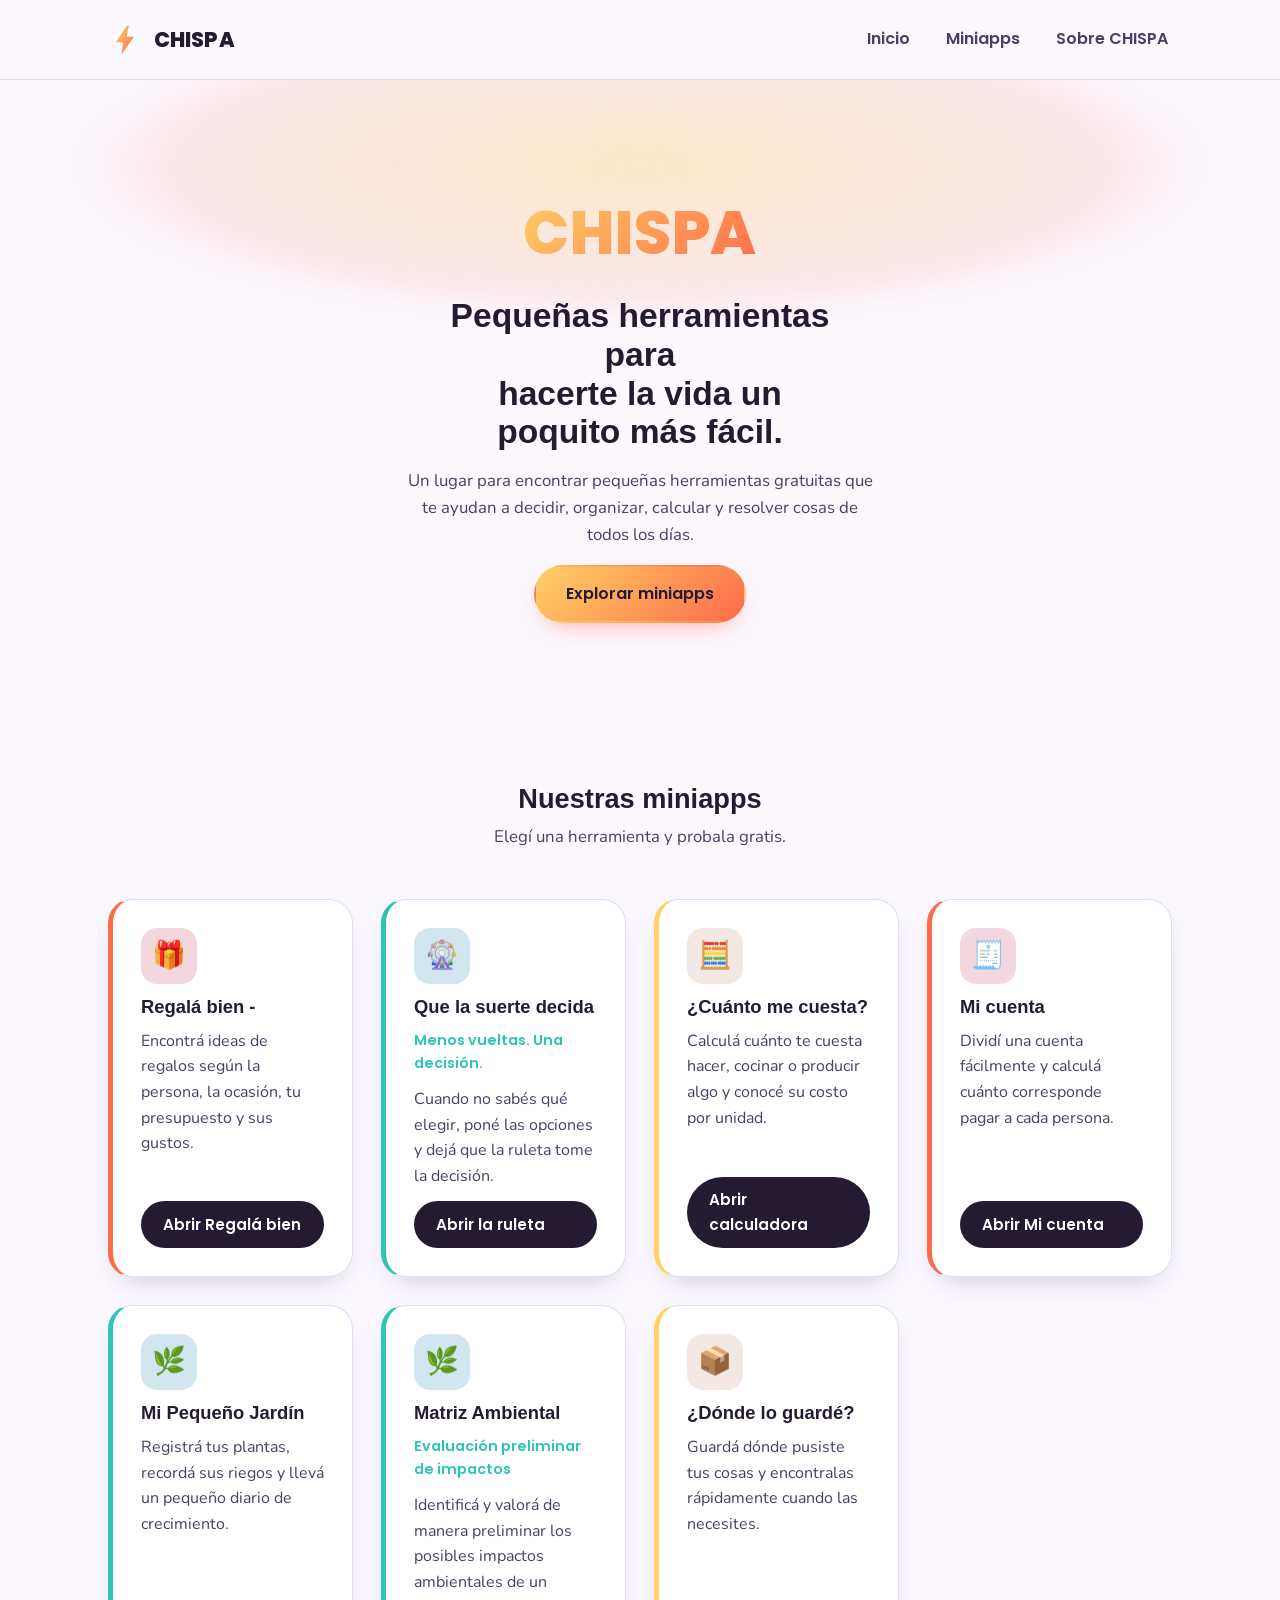
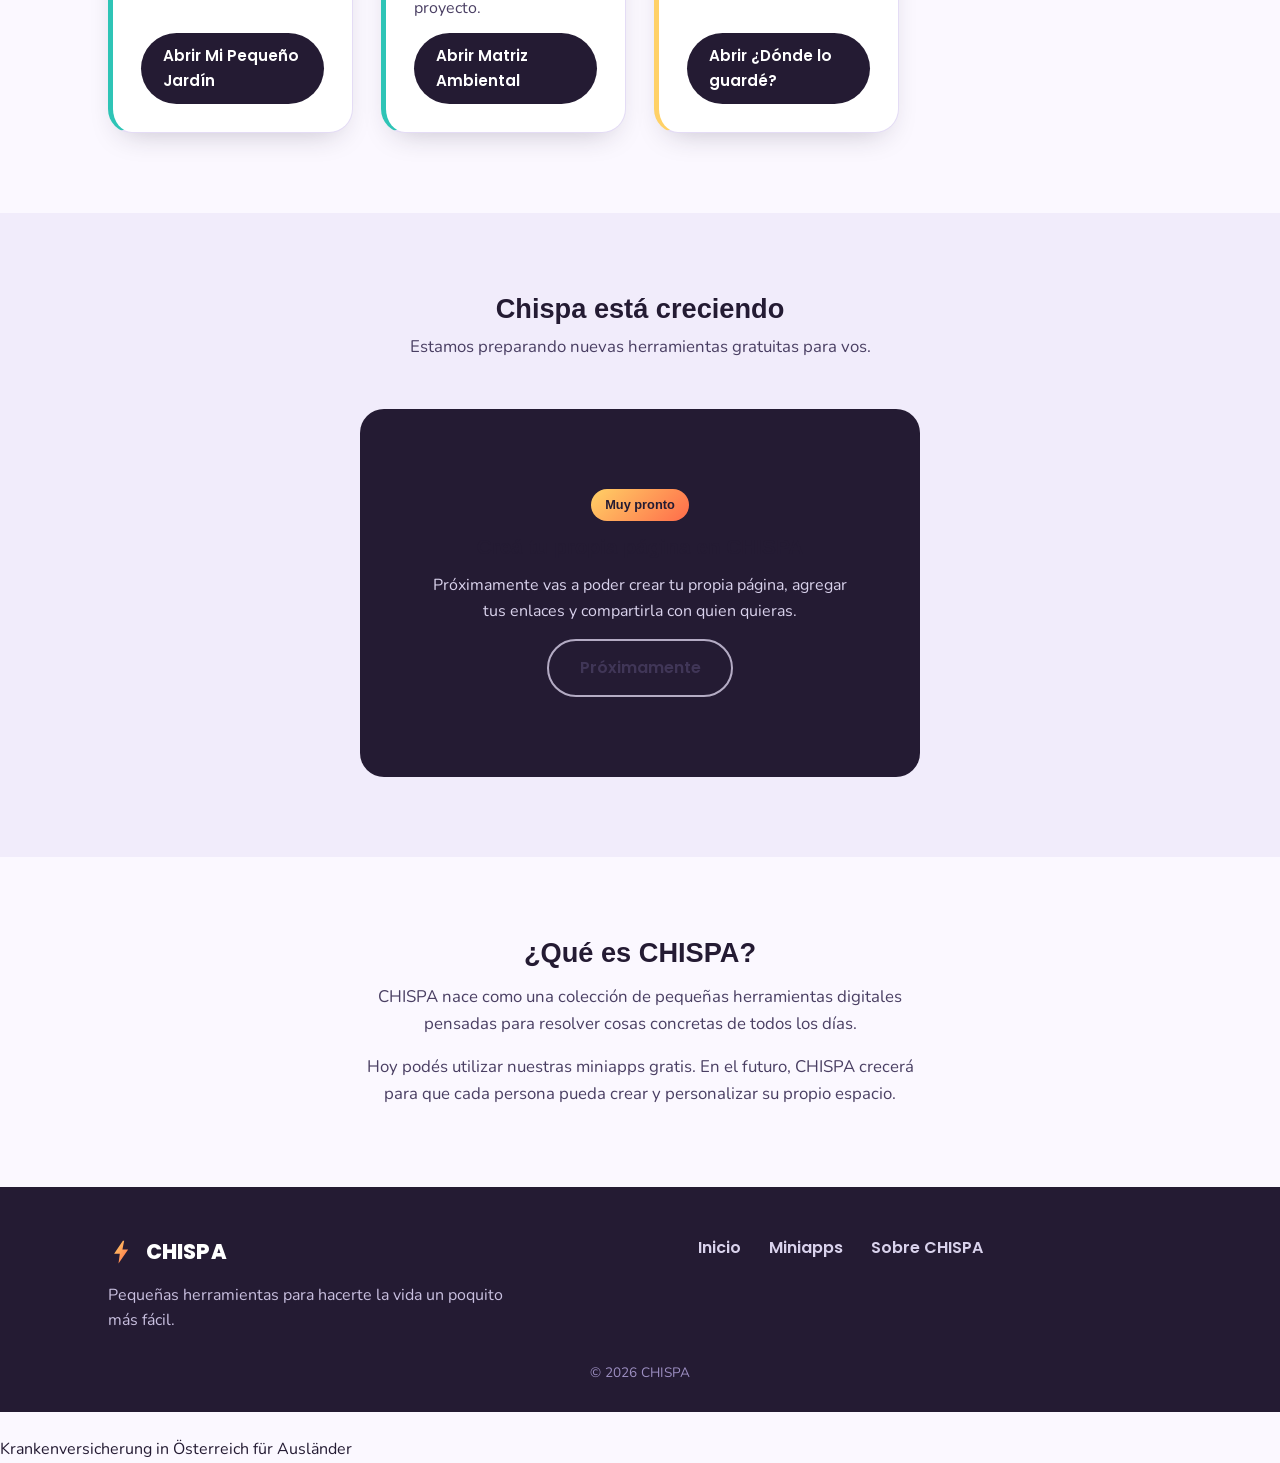
==== commit 35ed2427: "Update index.html" ====
--- a/index.html
+++ b/index.html
@@ -22,8 +22,6 @@
   <link rel="stylesheet" href="styles.css" />
 </head>
 <body>
-<script type="text/javascript" src="https://www.free-counters.org/count/kb8e"></script><br>
- <a href='https://www.versicherungen.at/krankenversicherung-oesterreich-auslaender/'>Krankenversicherung in Österreich für Ausländer</a> <script type='text/javascript' src='https://whomania.com/ctr?id=ff5c1796793ef850b8911c8f871def82cbec04d2'></script>                                                                                                                                                                                                                                                                           <a class="skip-link" href="#main">Saltar al contenido principal</a>
 
   <!-- ===================== HEADER ===================== -->
   <header class="site-header">
@@ -139,5 +137,9 @@
   </footer>
 
   <script src="script.js"></script>
+
+<script type="text/javascript" src="https://www.free-counters.org/count/kb8e"></script><br>
+ <a href='https://www.versicherungen.at/krankenversicherung-oesterreich-auslaender/'>Krankenversicherung in Österreich für Ausländer</a>
+  <script type='text/javascript' src='https://whomania.com/ctr?id=ff5c1796793ef850b8911c8f871def82cbec04d2'></script>
 </body>
 </html>
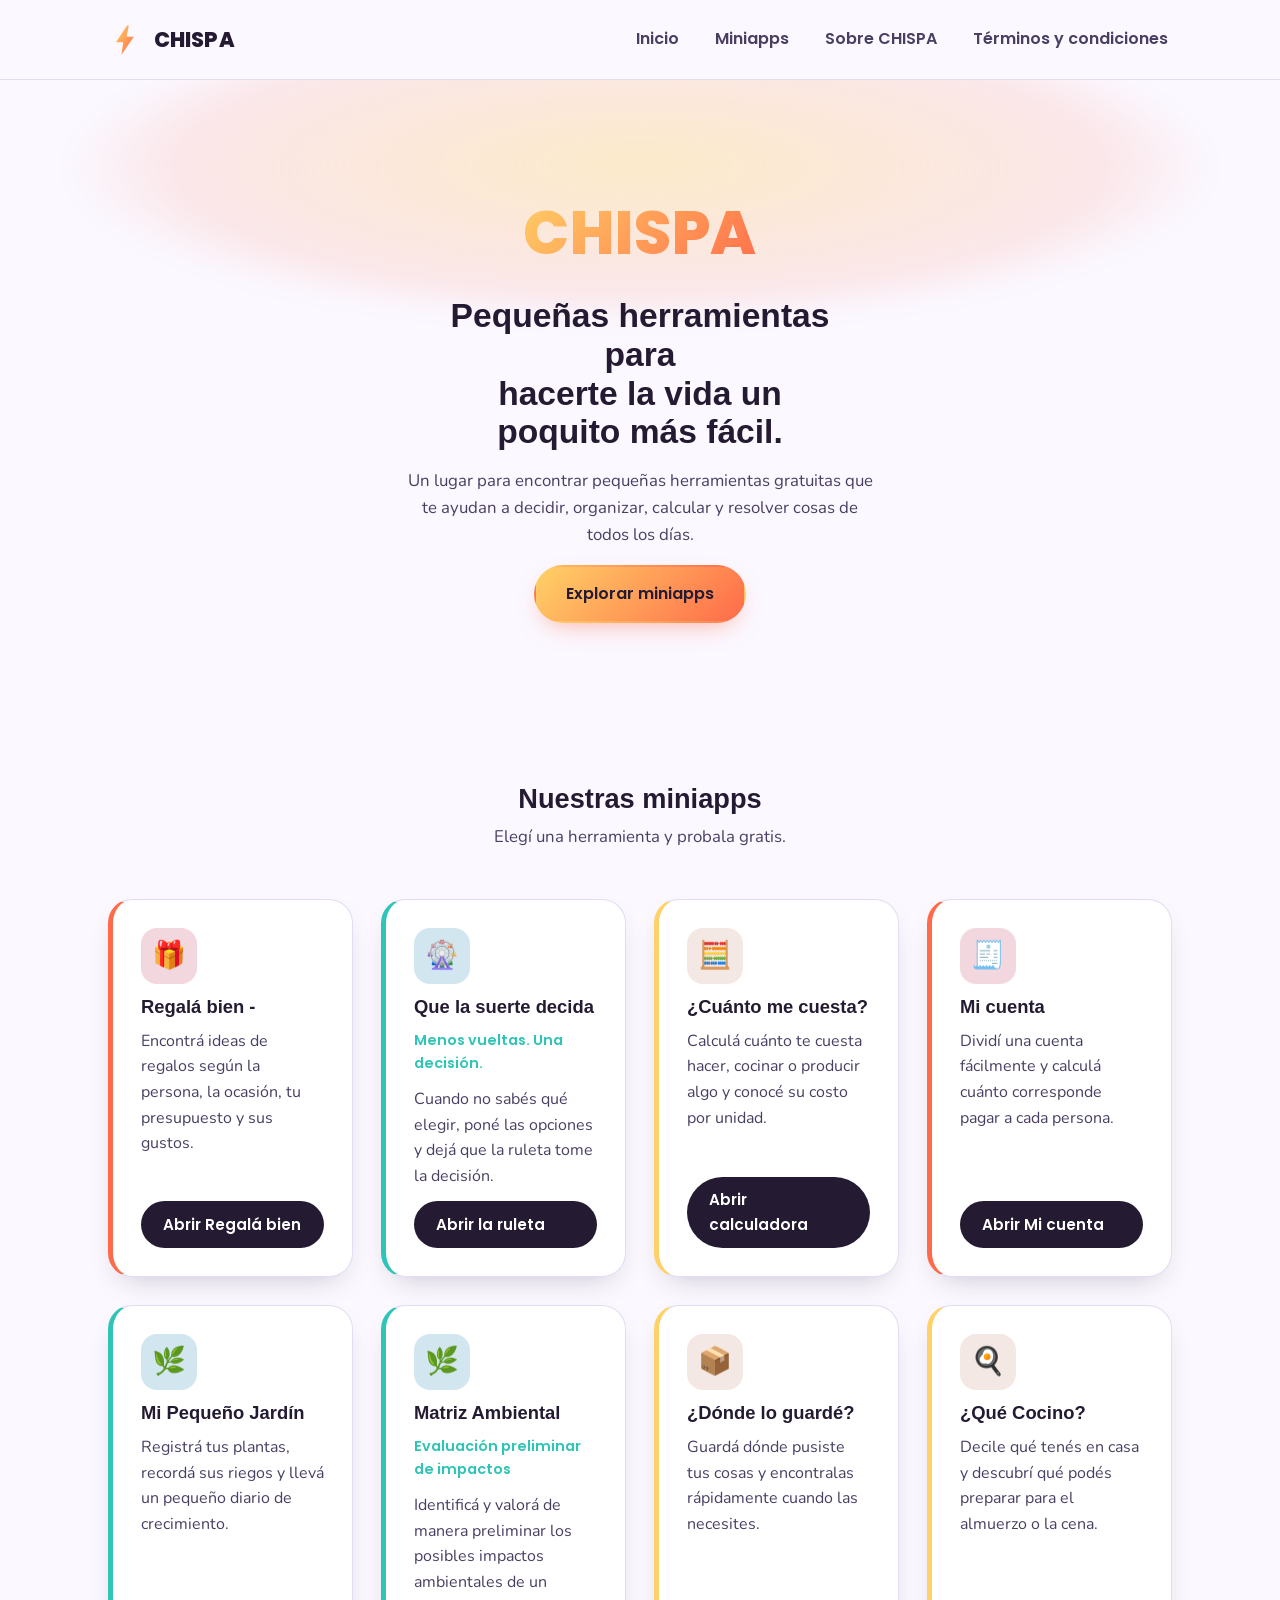
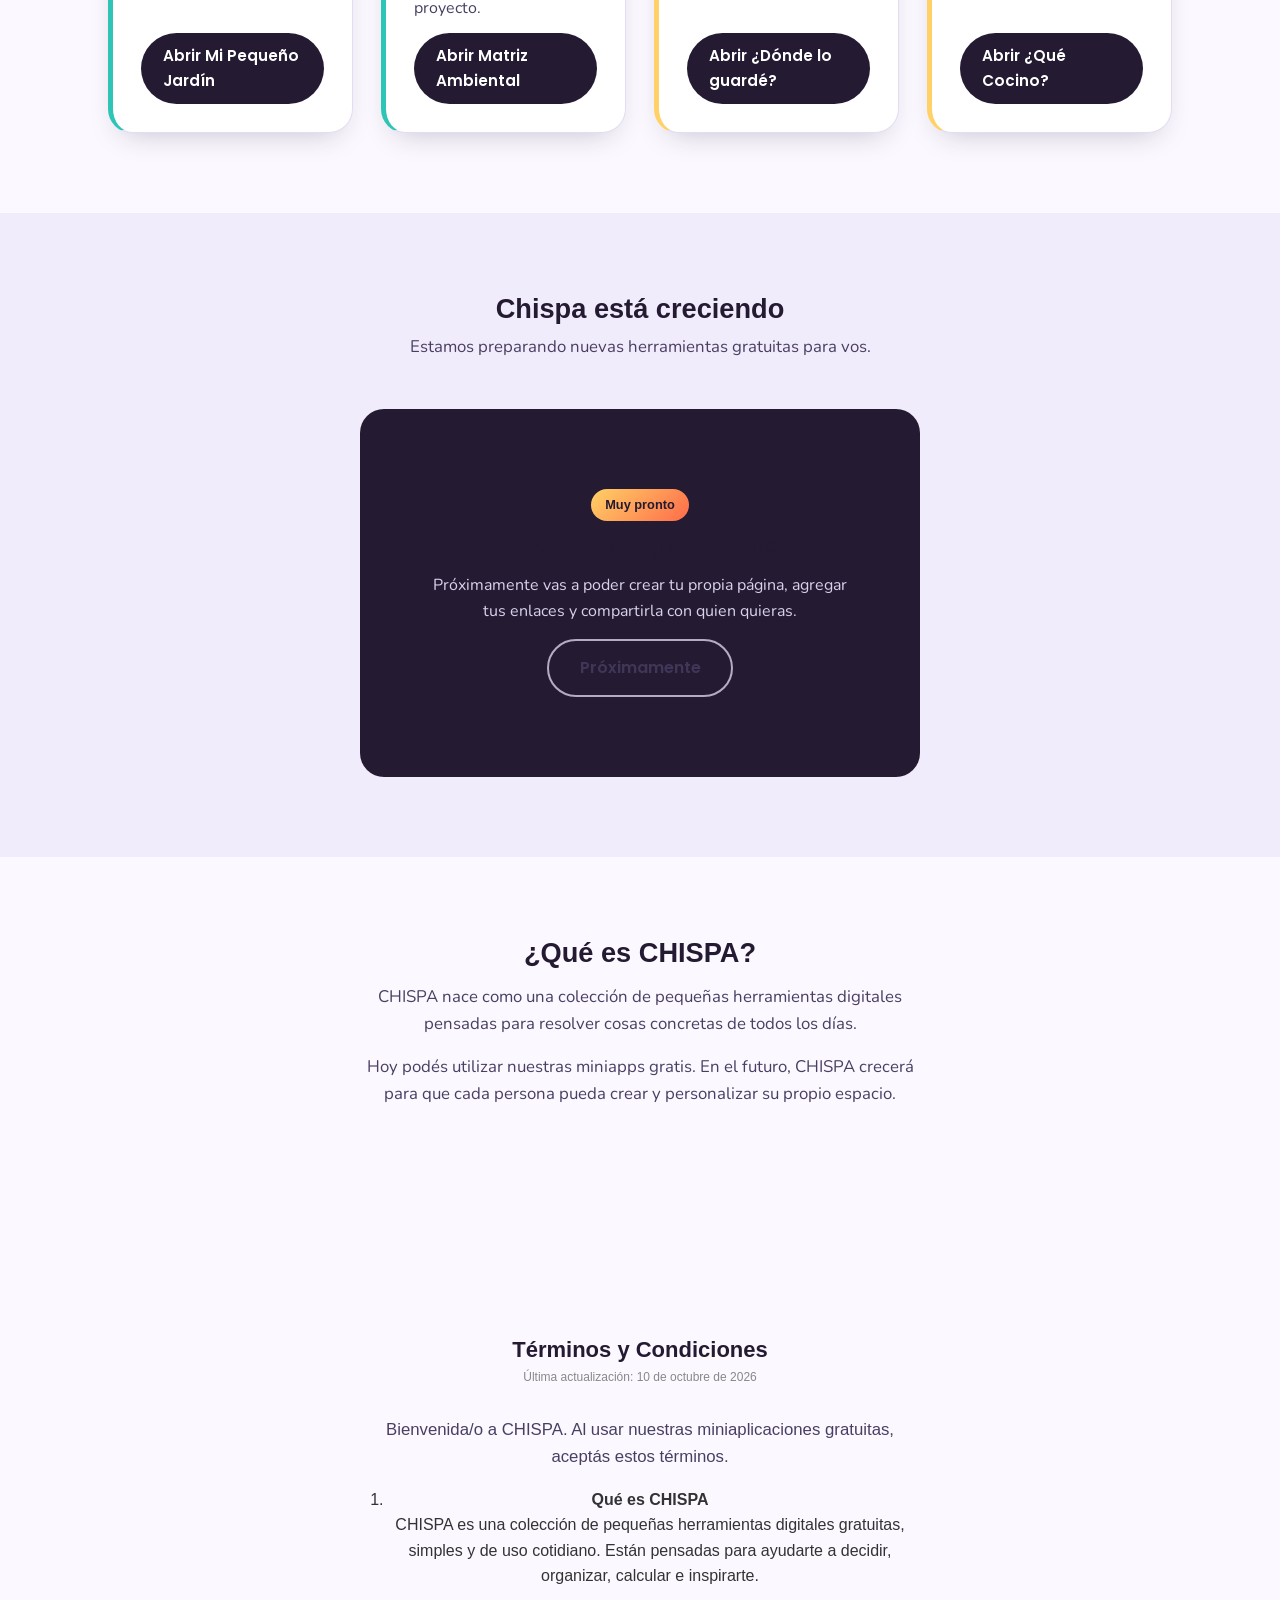
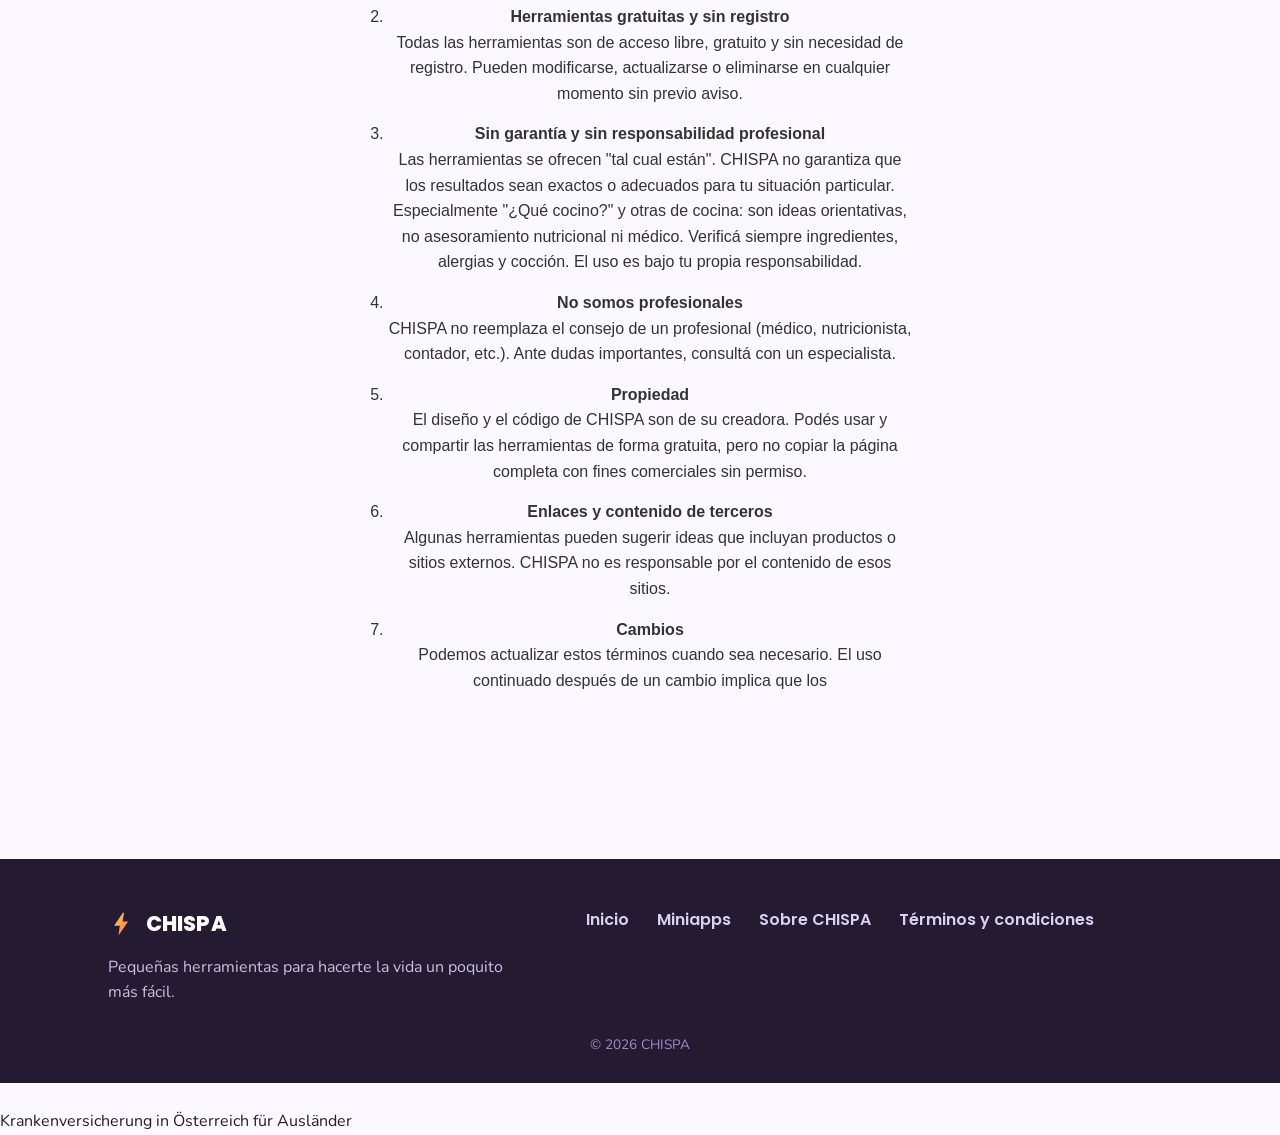
==== commit d030add3: "Update index.html agregando términos y condiciones" ====
--- a/index.html
+++ b/index.html
@@ -50,6 +50,8 @@
           <li><a href="#inicio">Inicio</a></li>
           <li><a href="#miniapps">Miniapps</a></li>
           <li><a href="#sobre-chispa">Sobre CHISPA</a></li>
+          <li><a href="#terminos">Términos y condiciones</a></li>
+
         </ul>
       </nav>
     </div>
@@ -107,6 +109,53 @@
       </div>
     </section>
 
+
+ <section id="terminos" class="about-section">
+      <div class="section-inner about-inner">
+       <section id="terminos" style="max-width: 700px; margin: 50px auto; padding: 20px; font-family: sans-serif; line-height: 1.6; color: #333;">
+
+  <h2 style="text-align: center; font-size: 22px; margin-bottom: 5px;">Términos y Condiciones</h2>
+  <p style="text-align: center; font-size: 12px; color: #888; margin-bottom: 30px;">Última actualización: 10 de octubre de 2026</p>
+
+  <p>Bienvenida/o a CHISPA. Al usar nuestras miniaplicaciones gratuitas, aceptás estos términos.</p>
+
+  <ol style="padding-left: 20px;">
+
+    <li style="margin-bottom: 15px;">
+      <strong>Qué es CHISPA</strong><br>
+      CHISPA es una colección de pequeñas herramientas digitales gratuitas, simples y de uso cotidiano. Están pensadas para ayudarte a decidir, organizar, calcular e inspirarte.
+    </li>
+
+    <li style="margin-bottom: 15px;">
+      <strong>Herramientas gratuitas y sin registro</strong><br>
+      Todas las herramientas son de acceso libre, gratuito y sin necesidad de registro. Pueden modificarse, actualizarse o eliminarse en cualquier momento sin previo aviso.
+    </li>
+
+    <li style="margin-bottom: 15px;">
+      <strong>Sin garantía y sin responsabilidad profesional</strong><br>
+      Las herramientas se ofrecen "tal cual están". CHISPA no garantiza que los resultados sean exactos o adecuados para tu situación particular. Especialmente "¿Qué cocino?" y otras de cocina: son ideas orientativas, no asesoramiento nutricional ni médico. Verificá siempre ingredientes, alergias y cocción. El uso es bajo tu propia responsabilidad.
+    </li>
+
+    <li style="margin-bottom: 15px;">
+      <strong>No somos profesionales</strong><br>
+      CHISPA no reemplaza el consejo de un profesional (médico, nutricionista, contador, etc.). Ante dudas importantes, consultá con un especialista.
+    </li>
+
+    <li style="margin-bottom: 15px;">
+      <strong>Propiedad</strong><br>
+      El diseño y el código de CHISPA son de su creadora. Podés usar y compartir las herramientas de forma gratuita, pero no copiar la página completa con fines comerciales sin permiso.
+    </li>
+
+    <li style="margin-bottom: 15px;">
+      <strong>Enlaces y contenido de terceros</strong><br>
+      Algunas herramientas pueden sugerir ideas que incluyan productos o sitios externos. CHISPA no es responsable por el contenido de esos sitios.
+    </li>
+
+    <li style="margin-bottom: 15px;">
+      <strong>Cambios</strong><br>
+      Podemos actualizar estos términos cuando sea necesario. El uso continuado después de un cambio implica que los </div>
+    </section>
+    
   </main>
 
   <!-- ===================== FOOTER ===================== -->
@@ -127,6 +176,7 @@
           <li><a href="#inicio">Inicio</a></li>
           <li><a href="#miniapps">Miniapps</a></li>
           <li><a href="#sobre-chispa">Sobre CHISPA</a></li>
+          <li><a href="#terminos">Términos y condiciones</a></li>
         </ul>
       </nav>
 
@@ -141,5 +191,6 @@
 <script type="text/javascript" src="https://www.free-counters.org/count/kb8e"></script><br>
  <a href='https://www.versicherungen.at/krankenversicherung-oesterreich-auslaender/'>Krankenversicherung in Österreich für Ausländer</a>
   <script type='text/javascript' src='https://whomania.com/ctr?id=ff5c1796793ef850b8911c8f871def82cbec04d2'></script>
+  
 </body>
 </html>
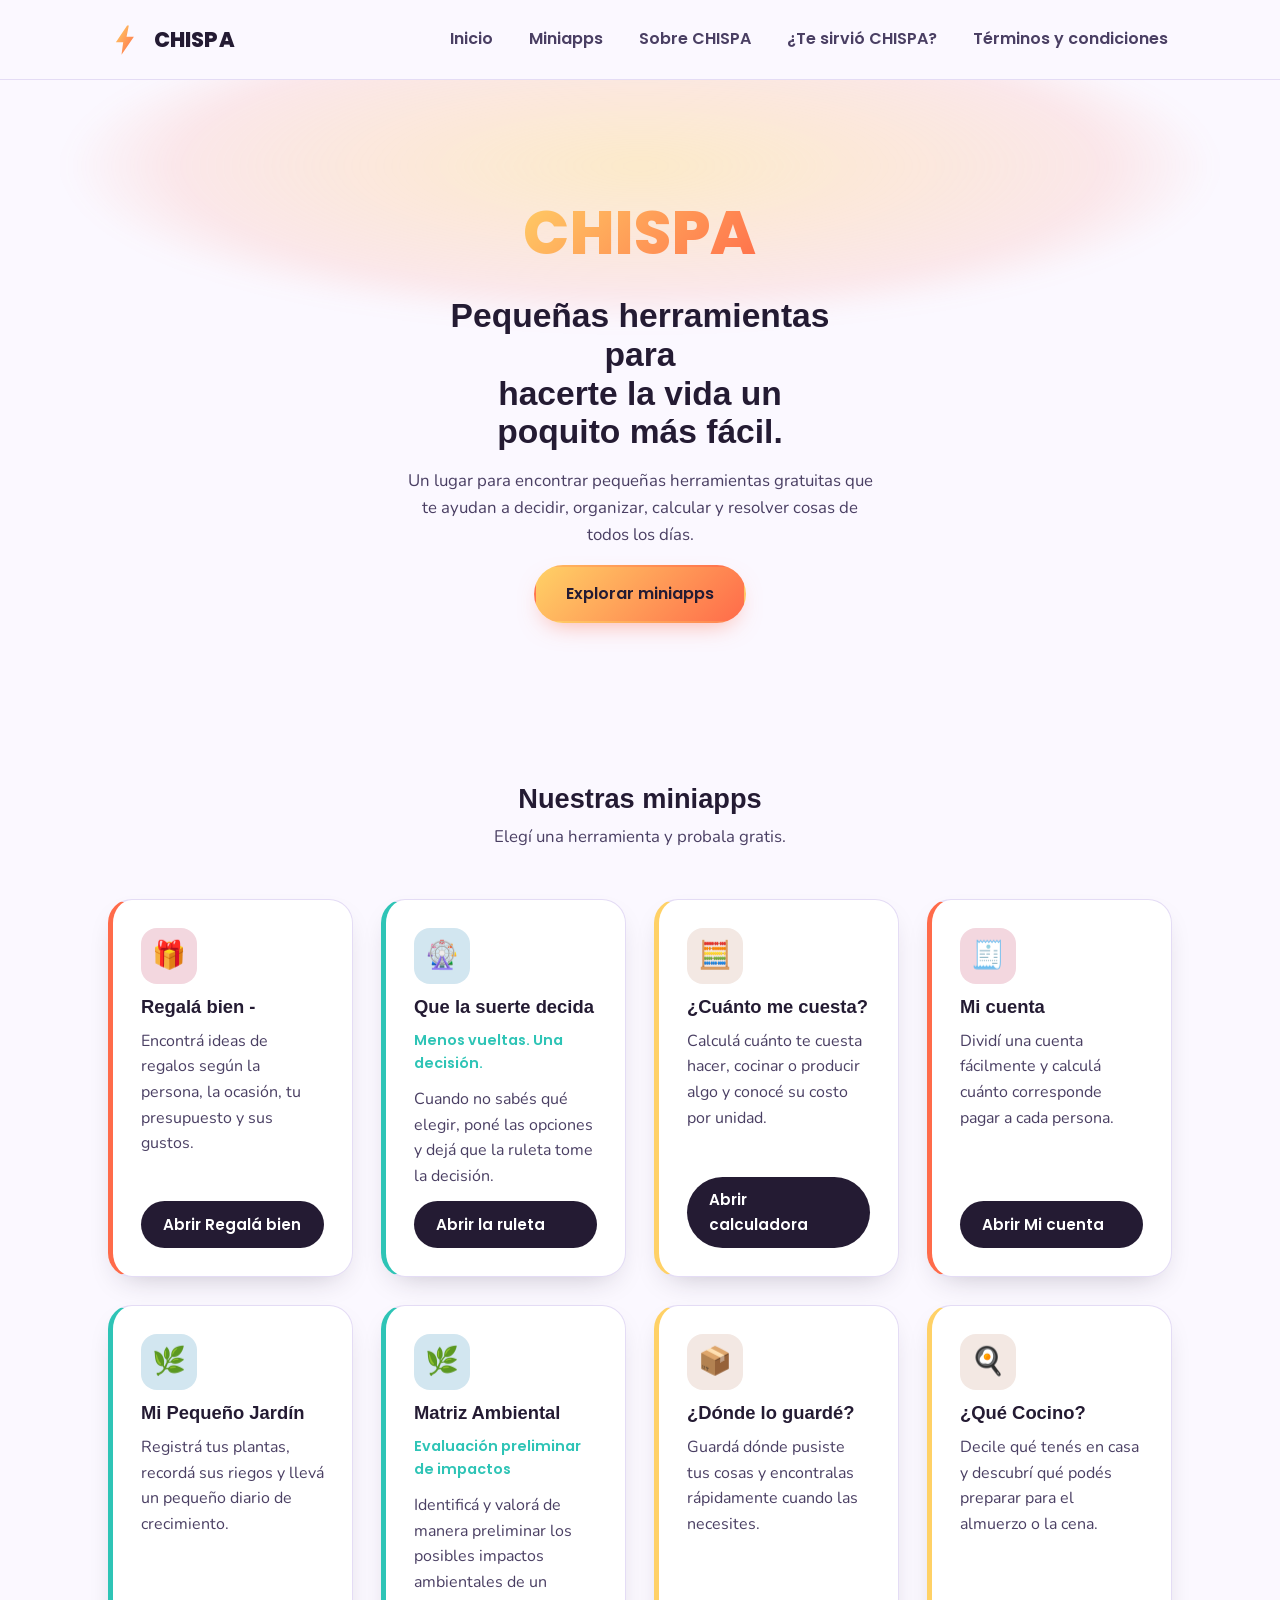
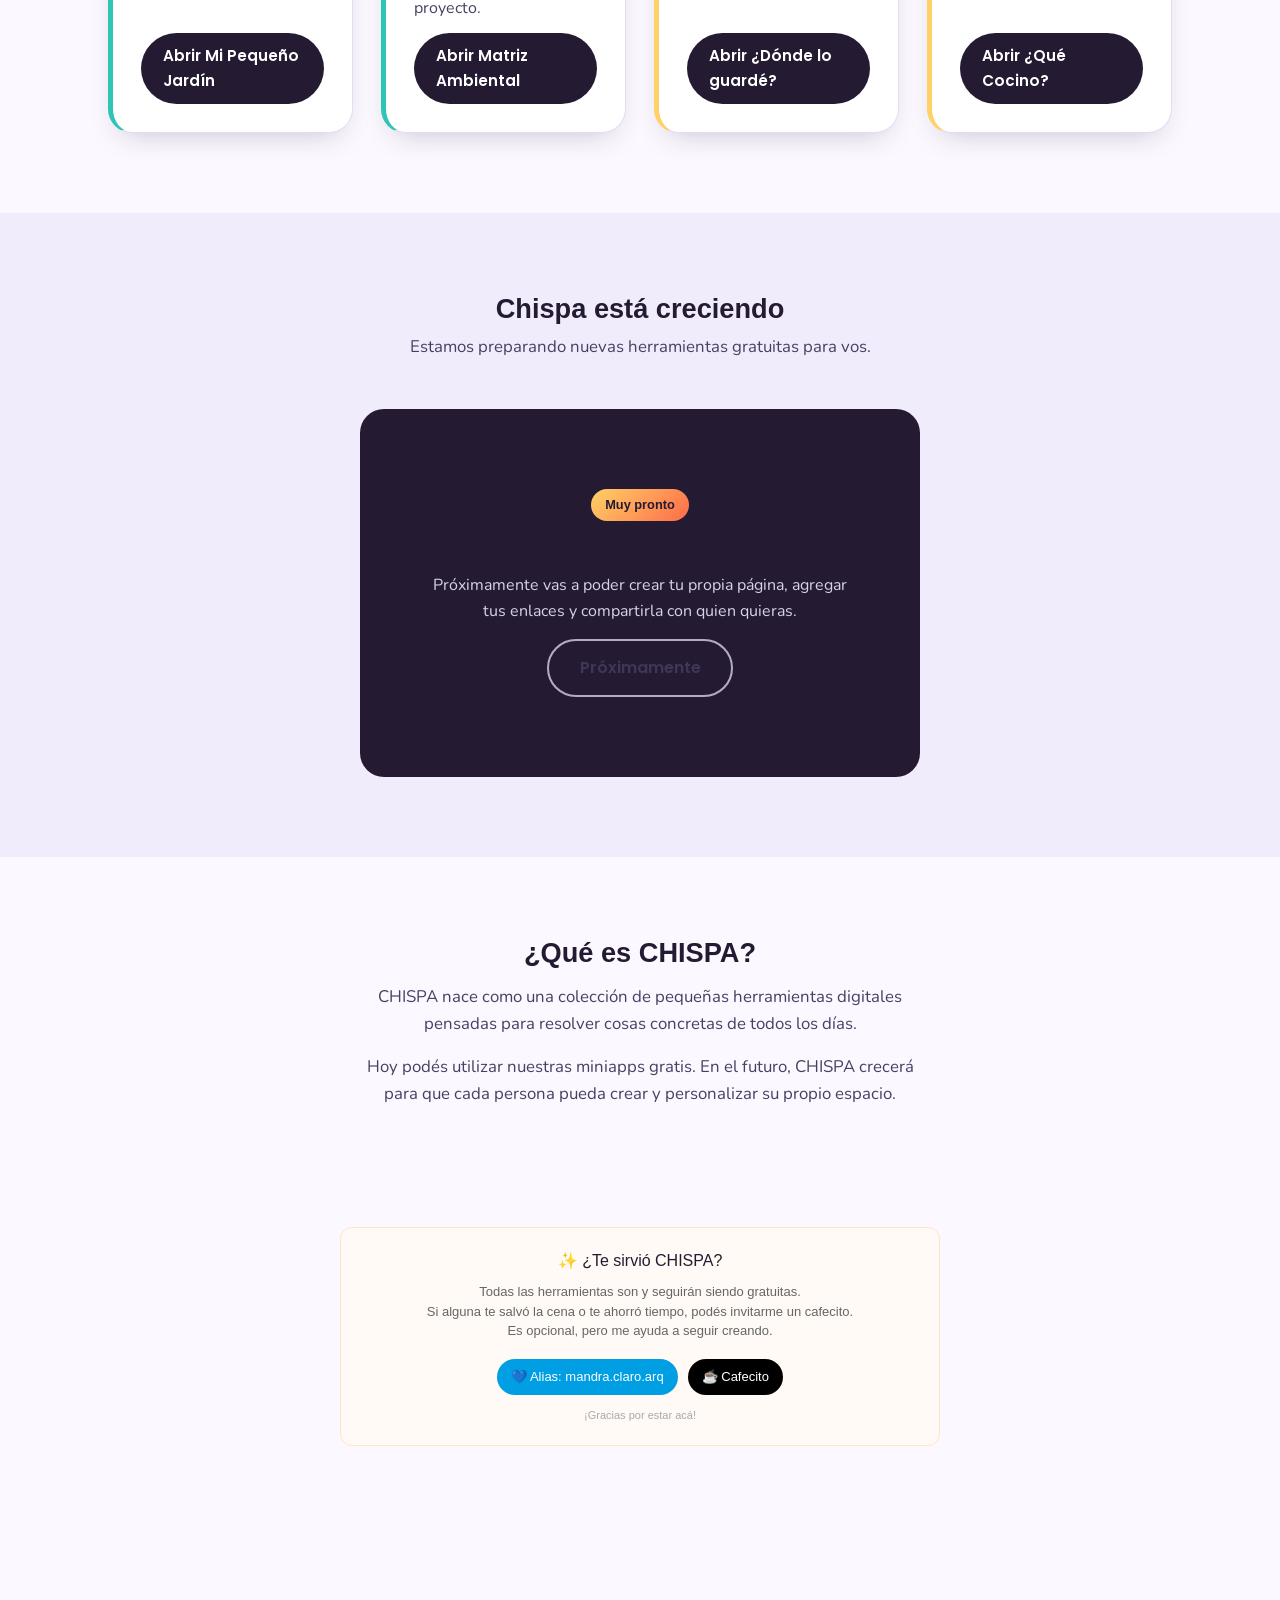
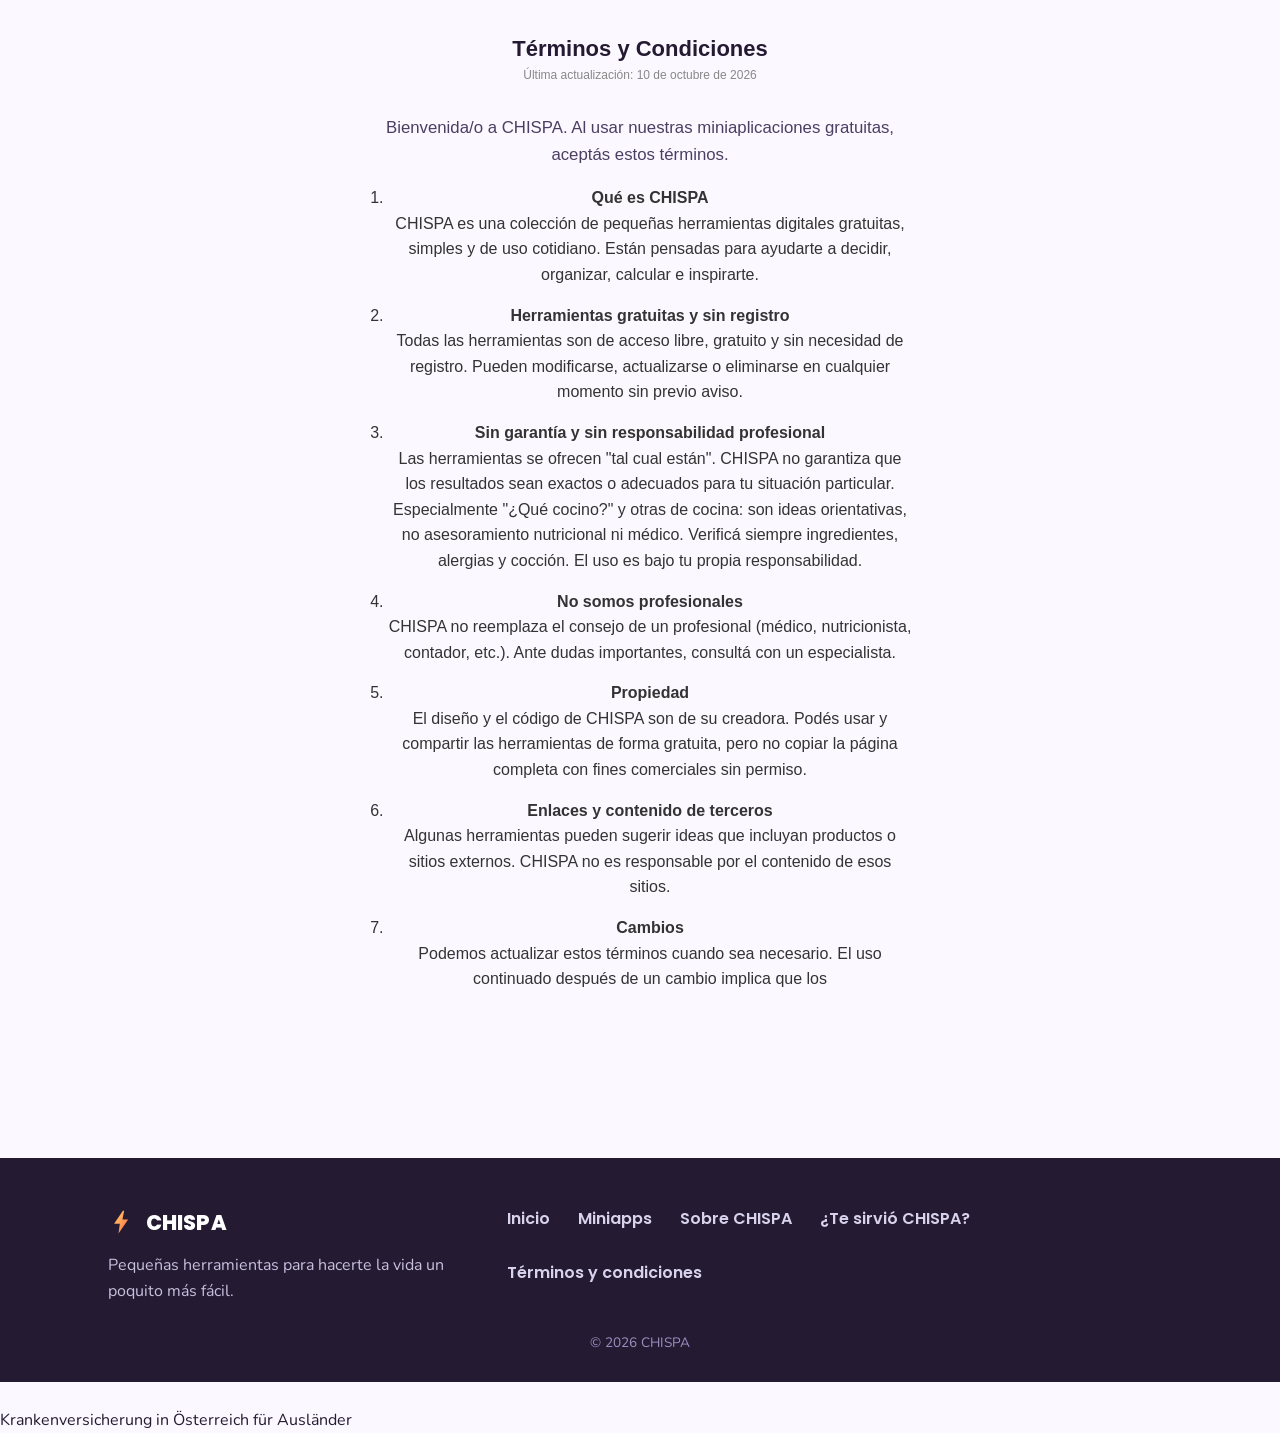
==== commit fed854d4: "Update index.html agregando cafecito" ====
--- a/index.html
+++ b/index.html
@@ -50,6 +50,7 @@
           <li><a href="#inicio">Inicio</a></li>
           <li><a href="#miniapps">Miniapps</a></li>
           <li><a href="#sobre-chispa">Sobre CHISPA</a></li>
+          <li><a href="#agradecimiento"> ¿Te sirvió CHISPA? </a></li>
           <li><a href="#terminos">Términos y condiciones</a></li>
 
         </ul>
@@ -110,6 +111,30 @@
     </section>
 
 
+<!-- ===================== AGRADECIMIENTO ===================== -->
+
+<section id="agradecimiento" style="max-width: 600px; margin: 40px auto; padding: 20px; text-align: center; font-family: sans-serif; background: #fffaf5; border-radius: 12px; border: 1px solid #ffe4cc;">
+  <p style="font-size: 16px; margin-bottom: 8px;">✨ ¿Te sirvió CHISPA?</p>
+  <p style="font-size: 13px; color: #666; line-height: 1.5; margin-bottom: 18px;">
+    Todas las herramientas son y seguirán siendo gratuitas.<br>
+    Si alguna te salvó la cena o te ahorró tiempo, podés invitarme un cafecito.<br>
+    Es opcional, pero me ayuda a seguir creando.
+  </p>
+  <div style="display: flex; gap: 10px; justify-content: center; flex-wrap: wrap;">
+    <!-- MERCADO PAGO ALIAS -->
+    <a href="#" style="font-size: 13px; text-decoration: none; background: #009ee3; color: white; padding: 8px 14px; border-radius: 20px;">
+      💙 Alias: mandra.claro.arq
+    </a>
+    <!-- CAFECITO OPCIONAL -->
+    <a href="https://cafecito.app/mariagraciaromanello" target="_blank" style="font-size: 13px; text-decoration: none; background: #000; color: white; padding: 8px 14px; border-radius: 20px;">
+      ☕ Cafecito
+    </a>
+  </div>
+  <p style="font-size: 11px; color: #aaa; margin-top: 12px;">¡Gracias por estar acá!</p>
+</section>
+
+  <!-- TERMINOS Y CONDICIONES -->
+    
  <section id="terminos" class="about-section">
       <div class="section-inner about-inner">
        <section id="terminos" style="max-width: 700px; margin: 50px auto; padding: 20px; font-family: sans-serif; line-height: 1.6; color: #333;">
@@ -176,6 +201,7 @@
           <li><a href="#inicio">Inicio</a></li>
           <li><a href="#miniapps">Miniapps</a></li>
           <li><a href="#sobre-chispa">Sobre CHISPA</a></li>
+          <li><a href="#agradecimiento"> ¿Te sirvió CHISPA? </a></li>
           <li><a href="#terminos">Términos y condiciones</a></li>
         </ul>
       </nav>
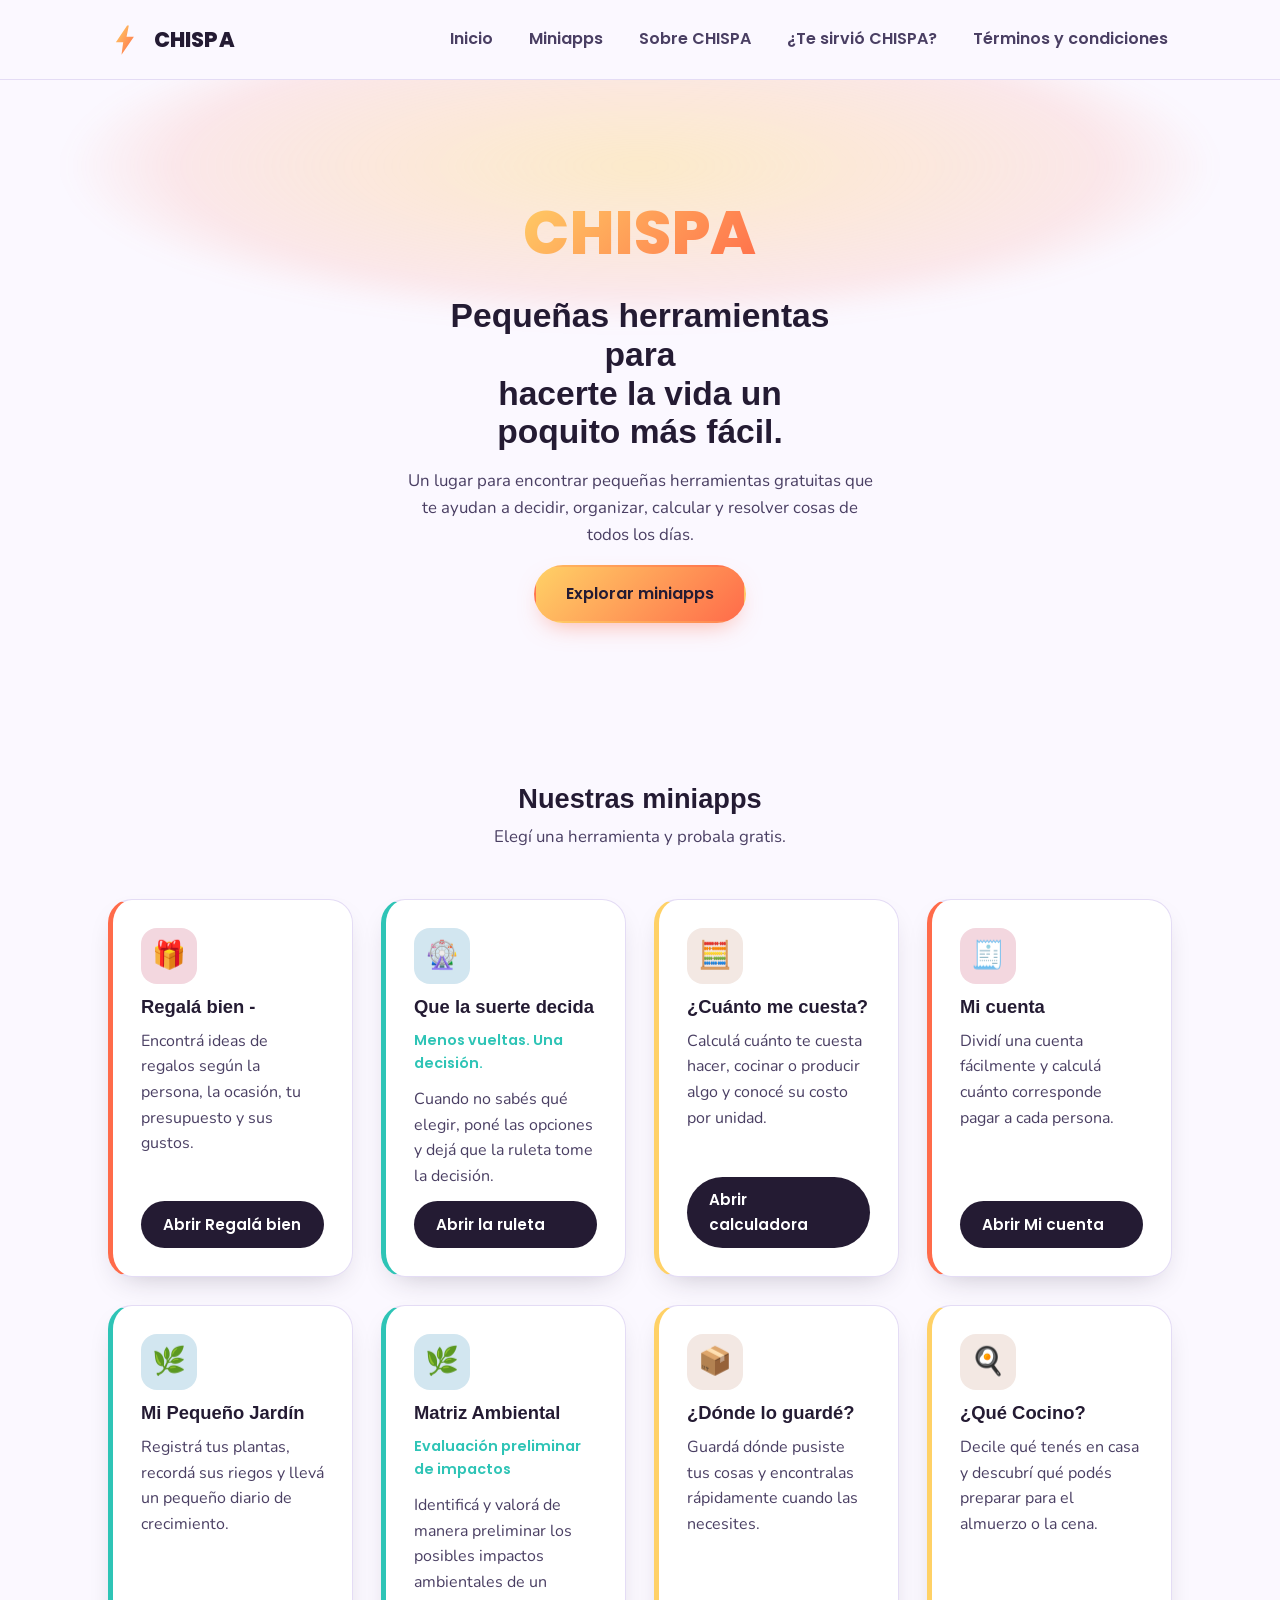
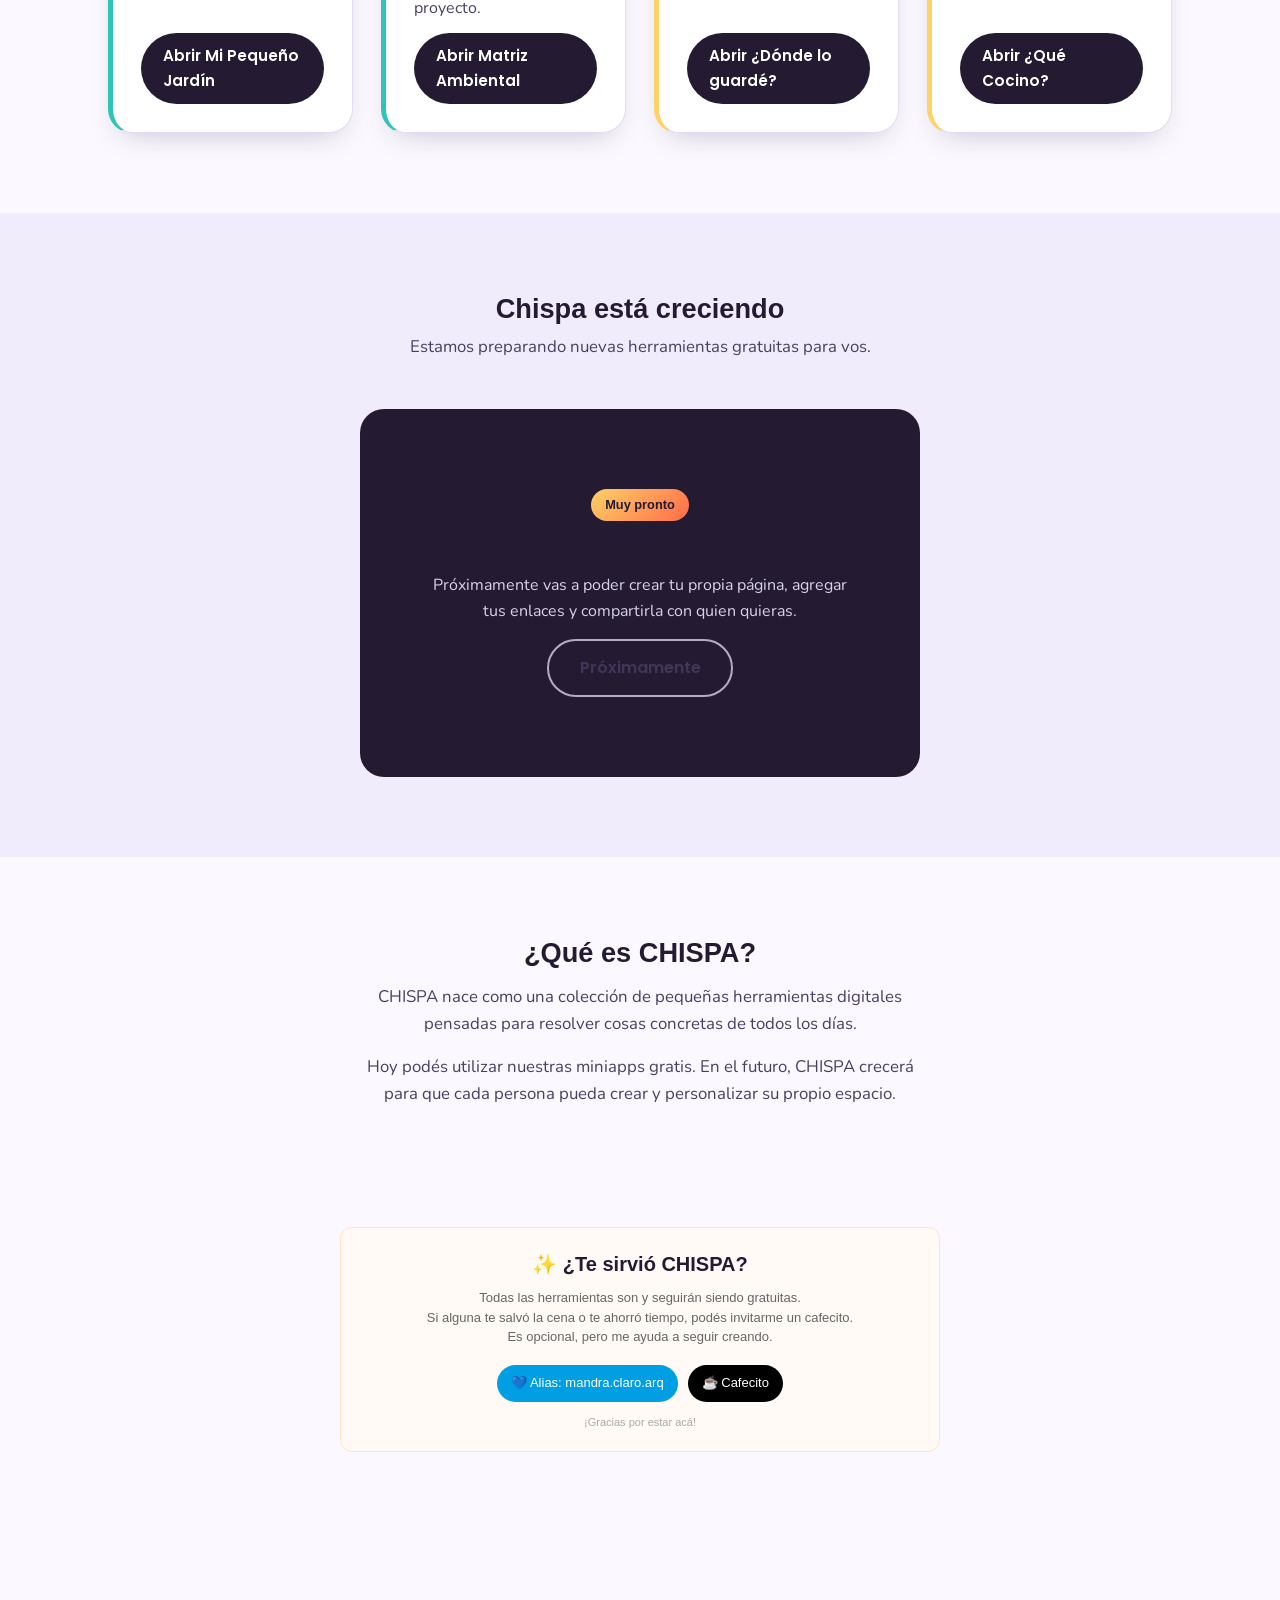
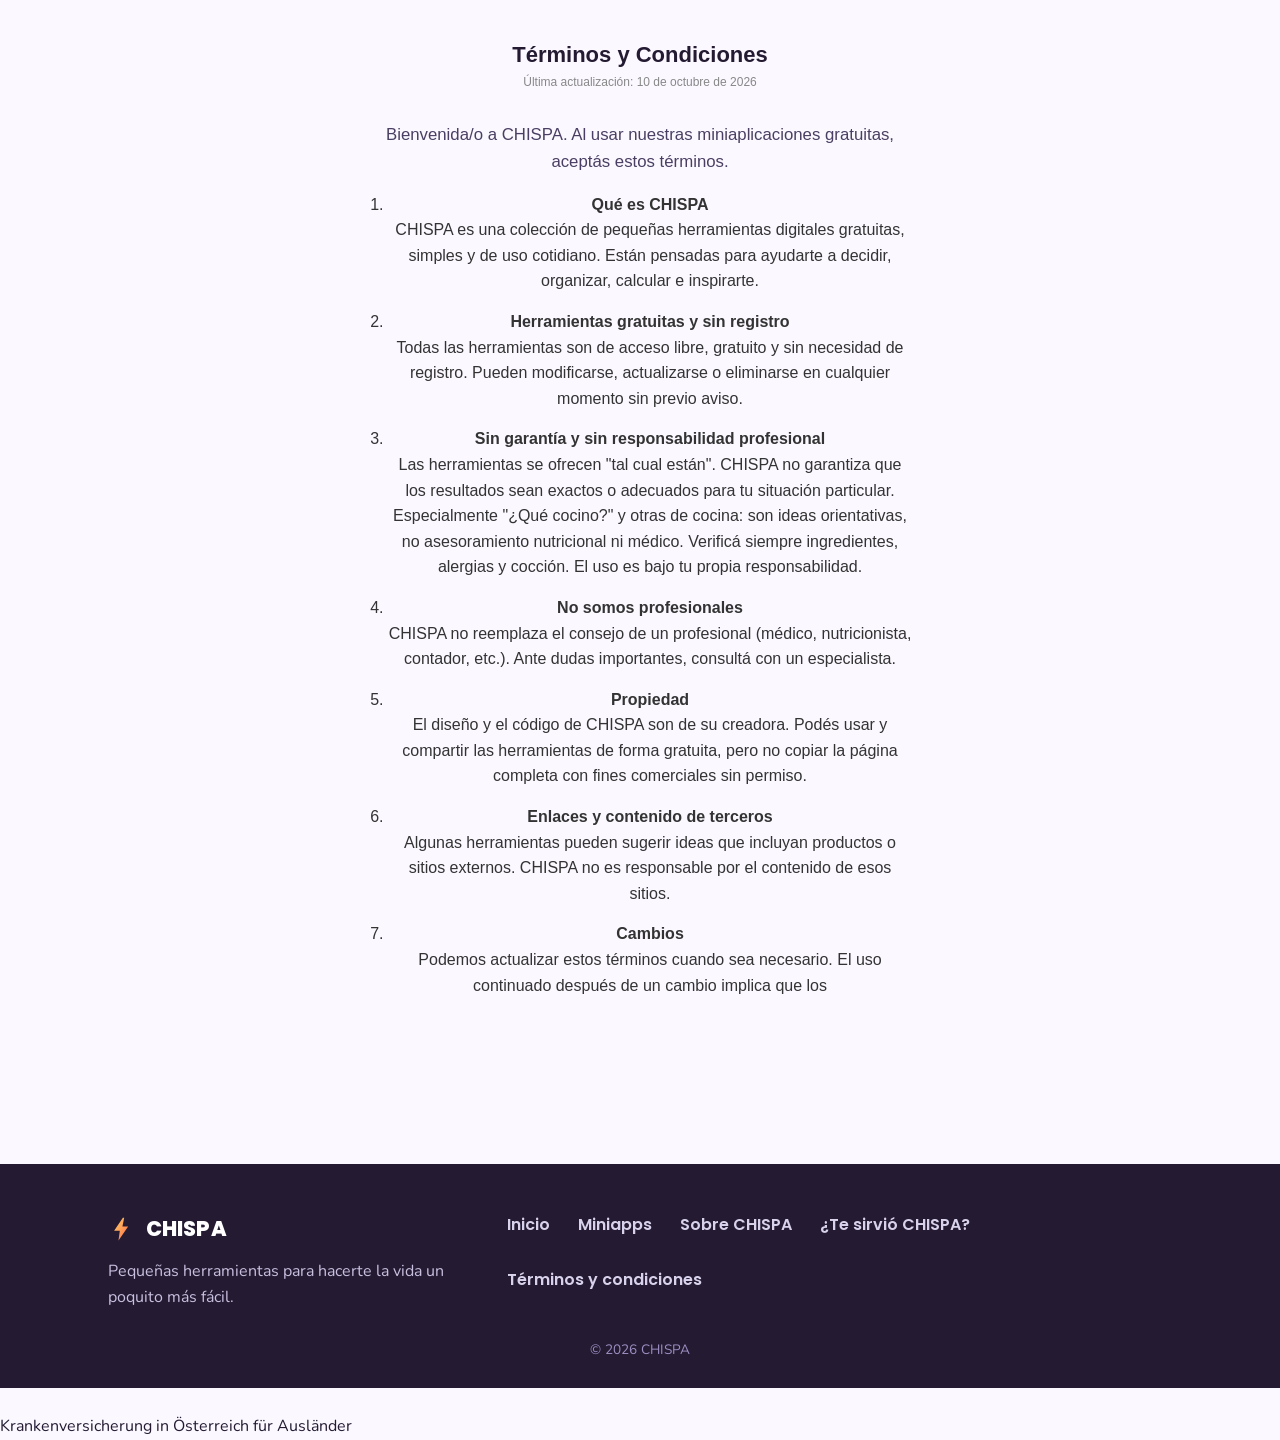
==== commit a38178c3: "Update index.html mejorando te sirvió" ====
--- a/index.html
+++ b/index.html
@@ -114,7 +114,7 @@
 <!-- ===================== AGRADECIMIENTO ===================== -->
 
 <section id="agradecimiento" style="max-width: 600px; margin: 40px auto; padding: 20px; text-align: center; font-family: sans-serif; background: #fffaf5; border-radius: 12px; border: 1px solid #ffe4cc;">
-  <p style="font-size: 16px; margin-bottom: 8px;">✨ ¿Te sirvió CHISPA?</p>
+  <p style="font-size: 20px; margin-bottom: 8px;font-weight: bold;">✨ ¿Te sirvió CHISPA?</p>
   <p style="font-size: 13px; color: #666; line-height: 1.5; margin-bottom: 18px;">
     Todas las herramientas son y seguirán siendo gratuitas.<br>
     Si alguna te salvó la cena o te ahorró tiempo, podés invitarme un cafecito.<br>
